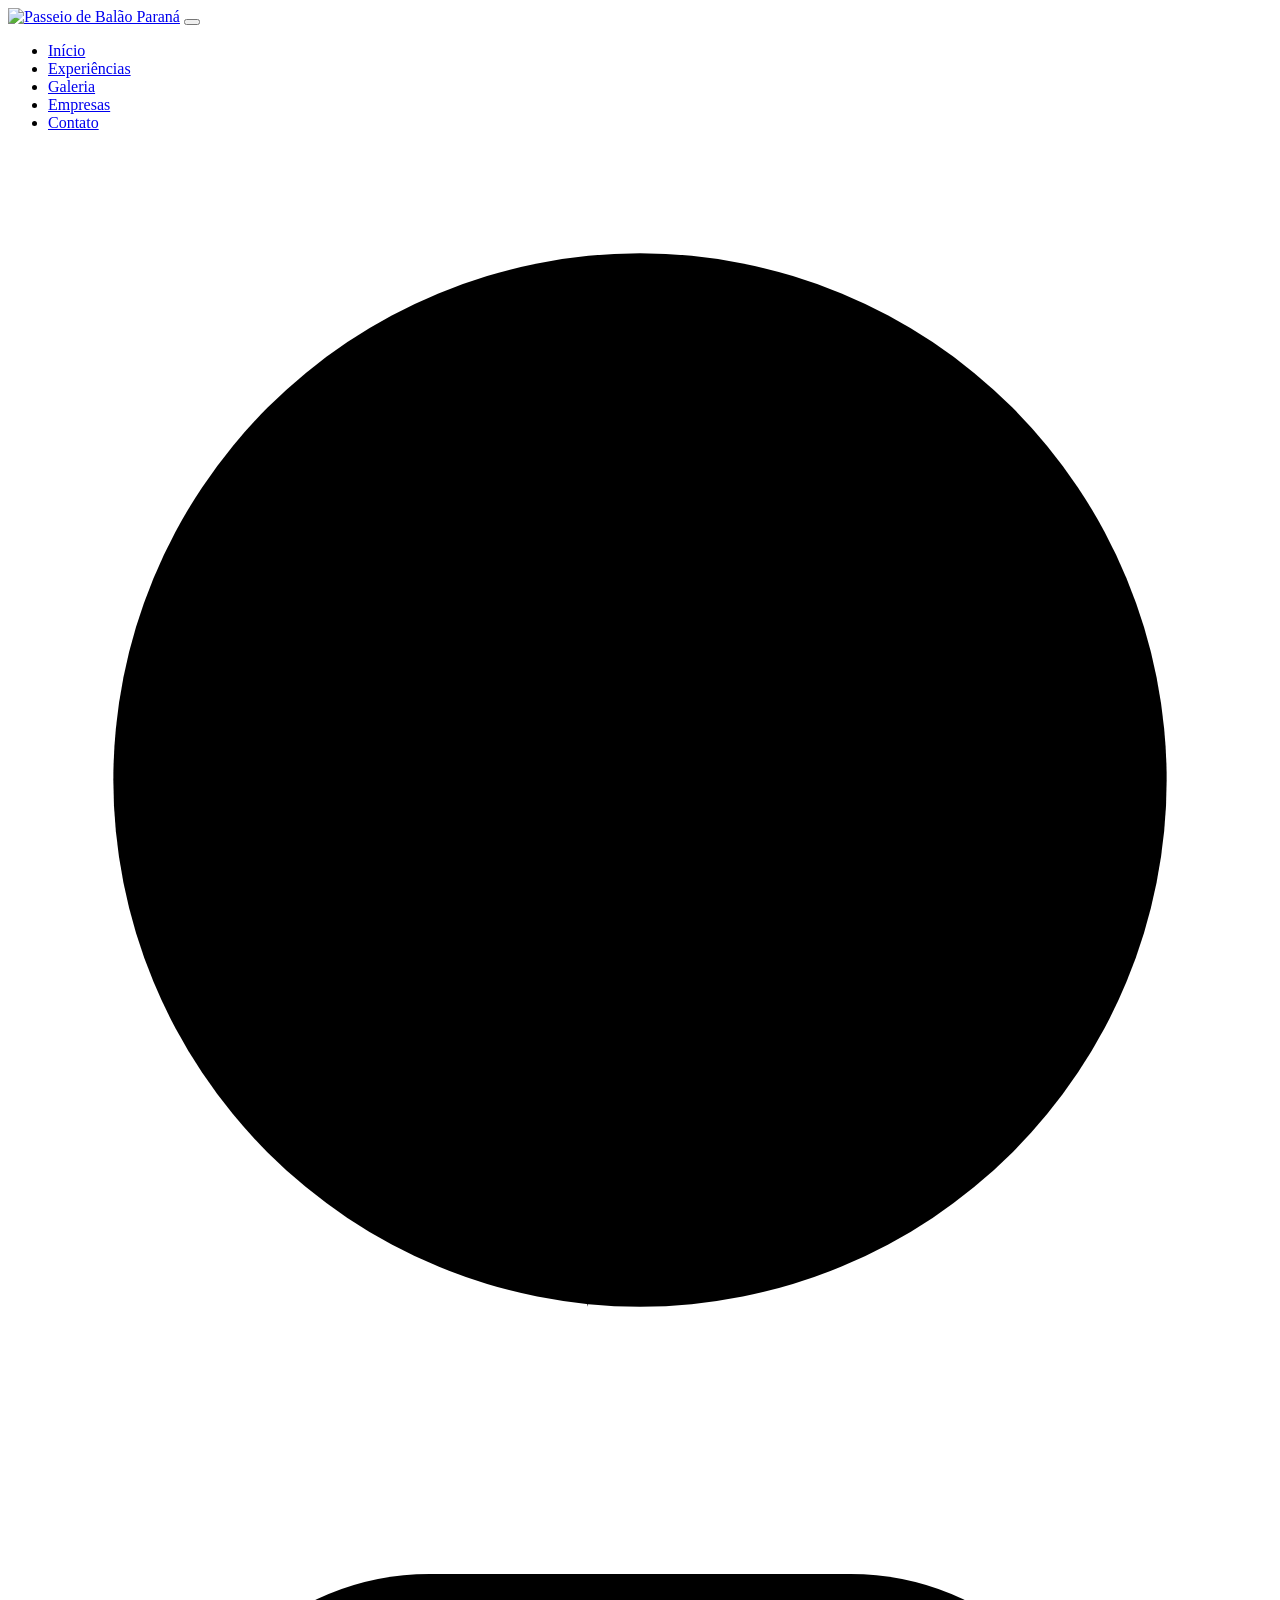
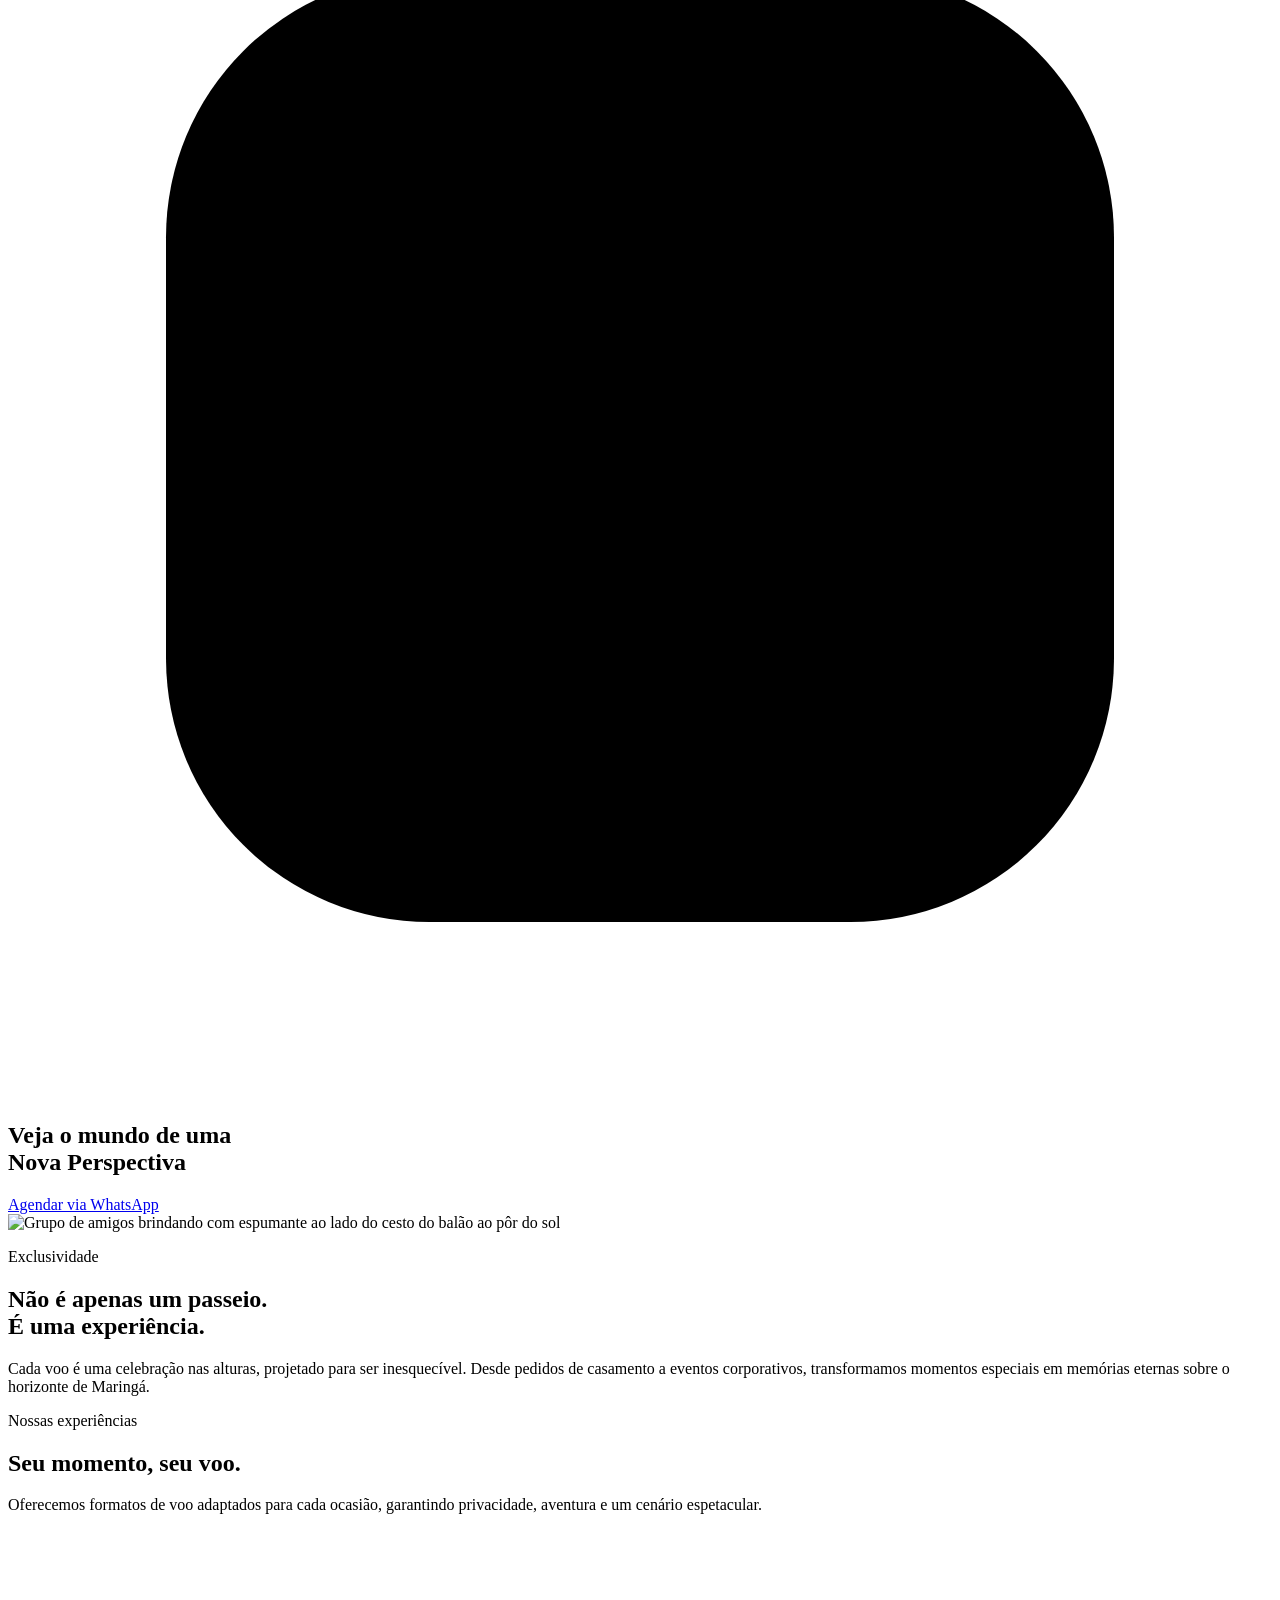
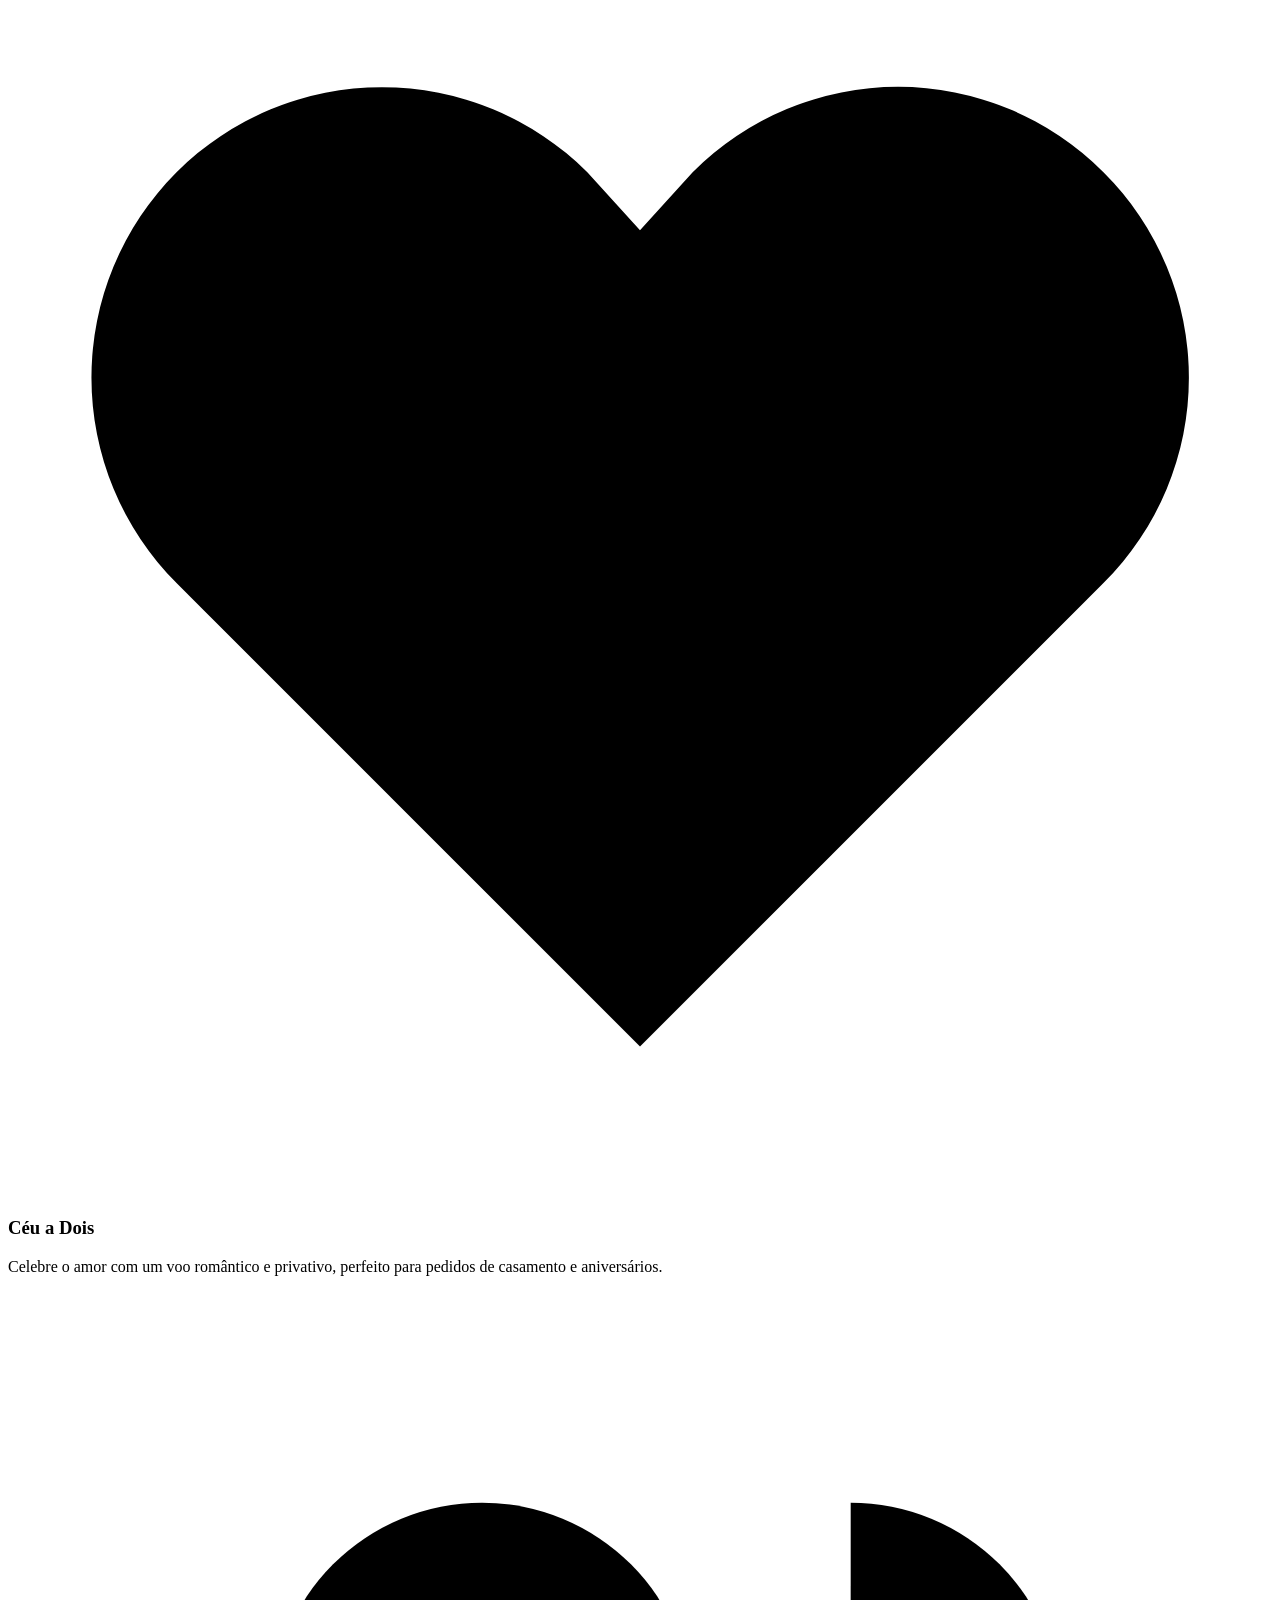
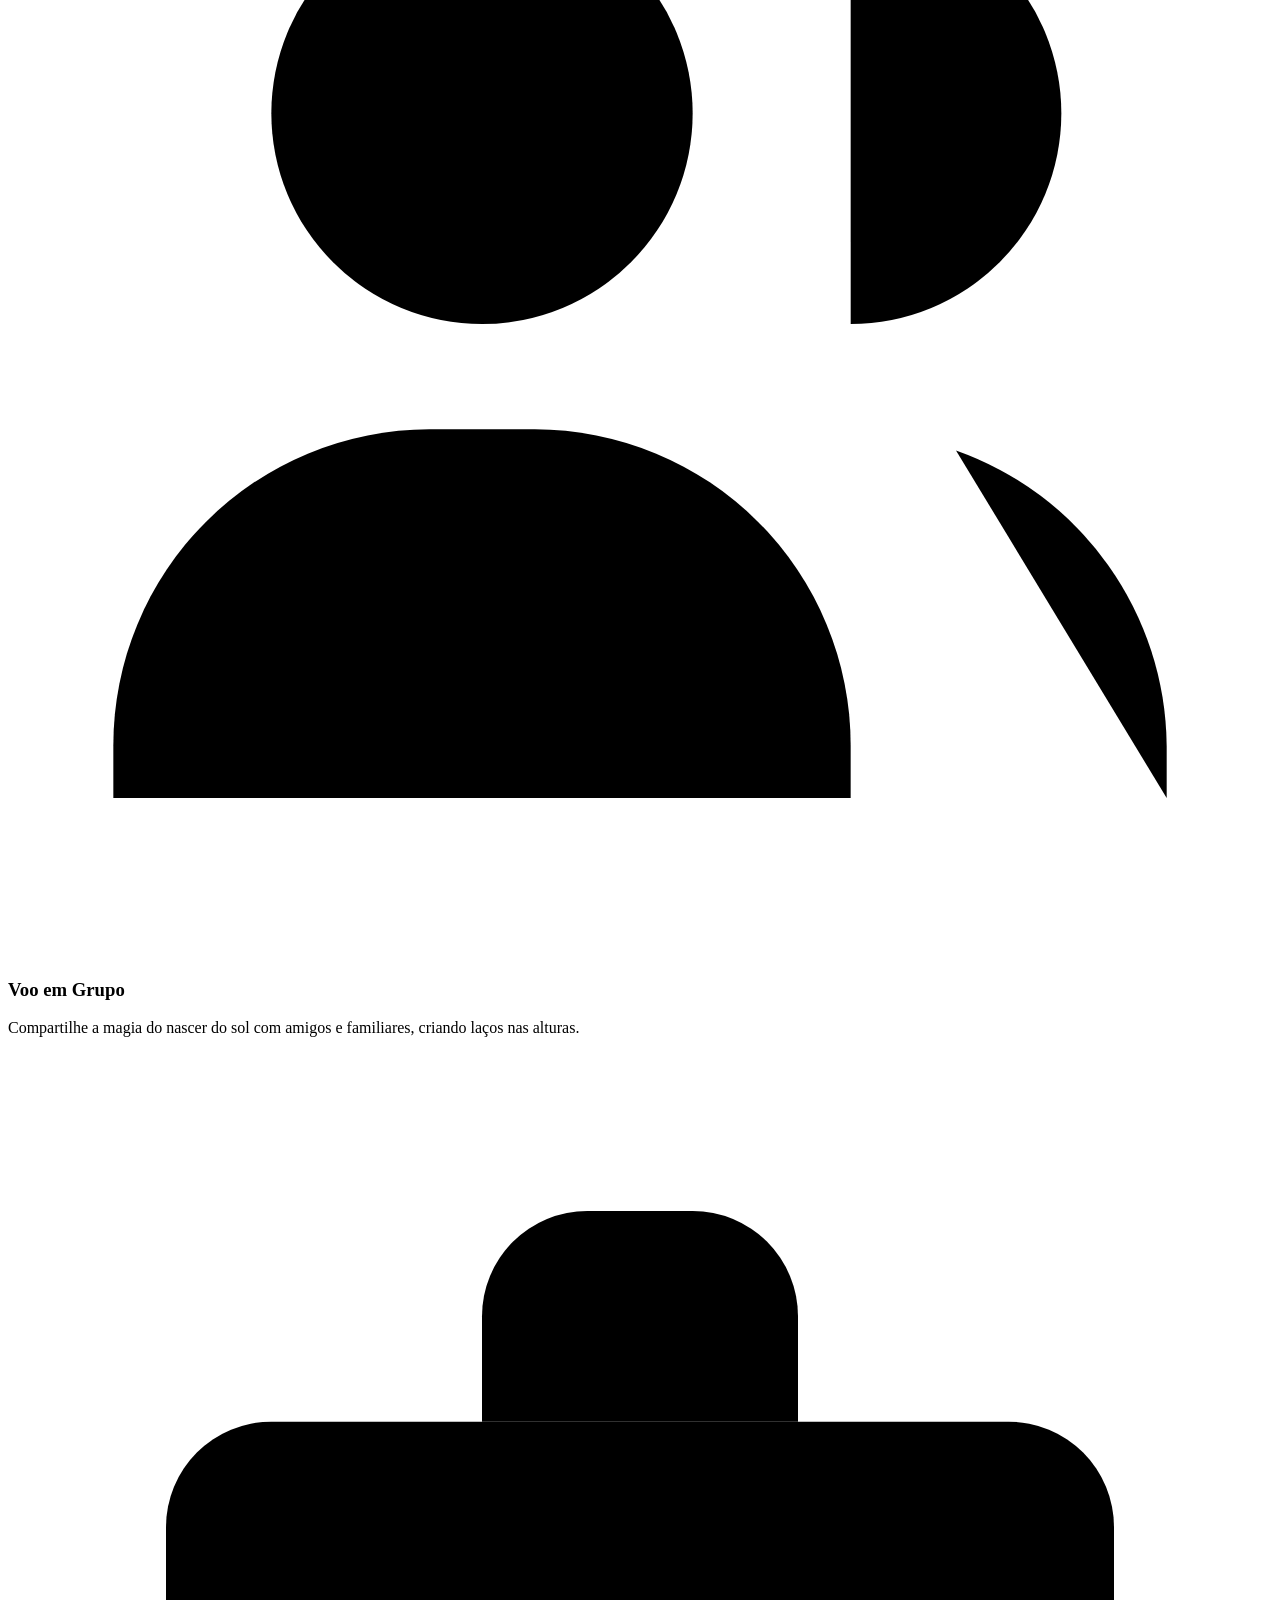
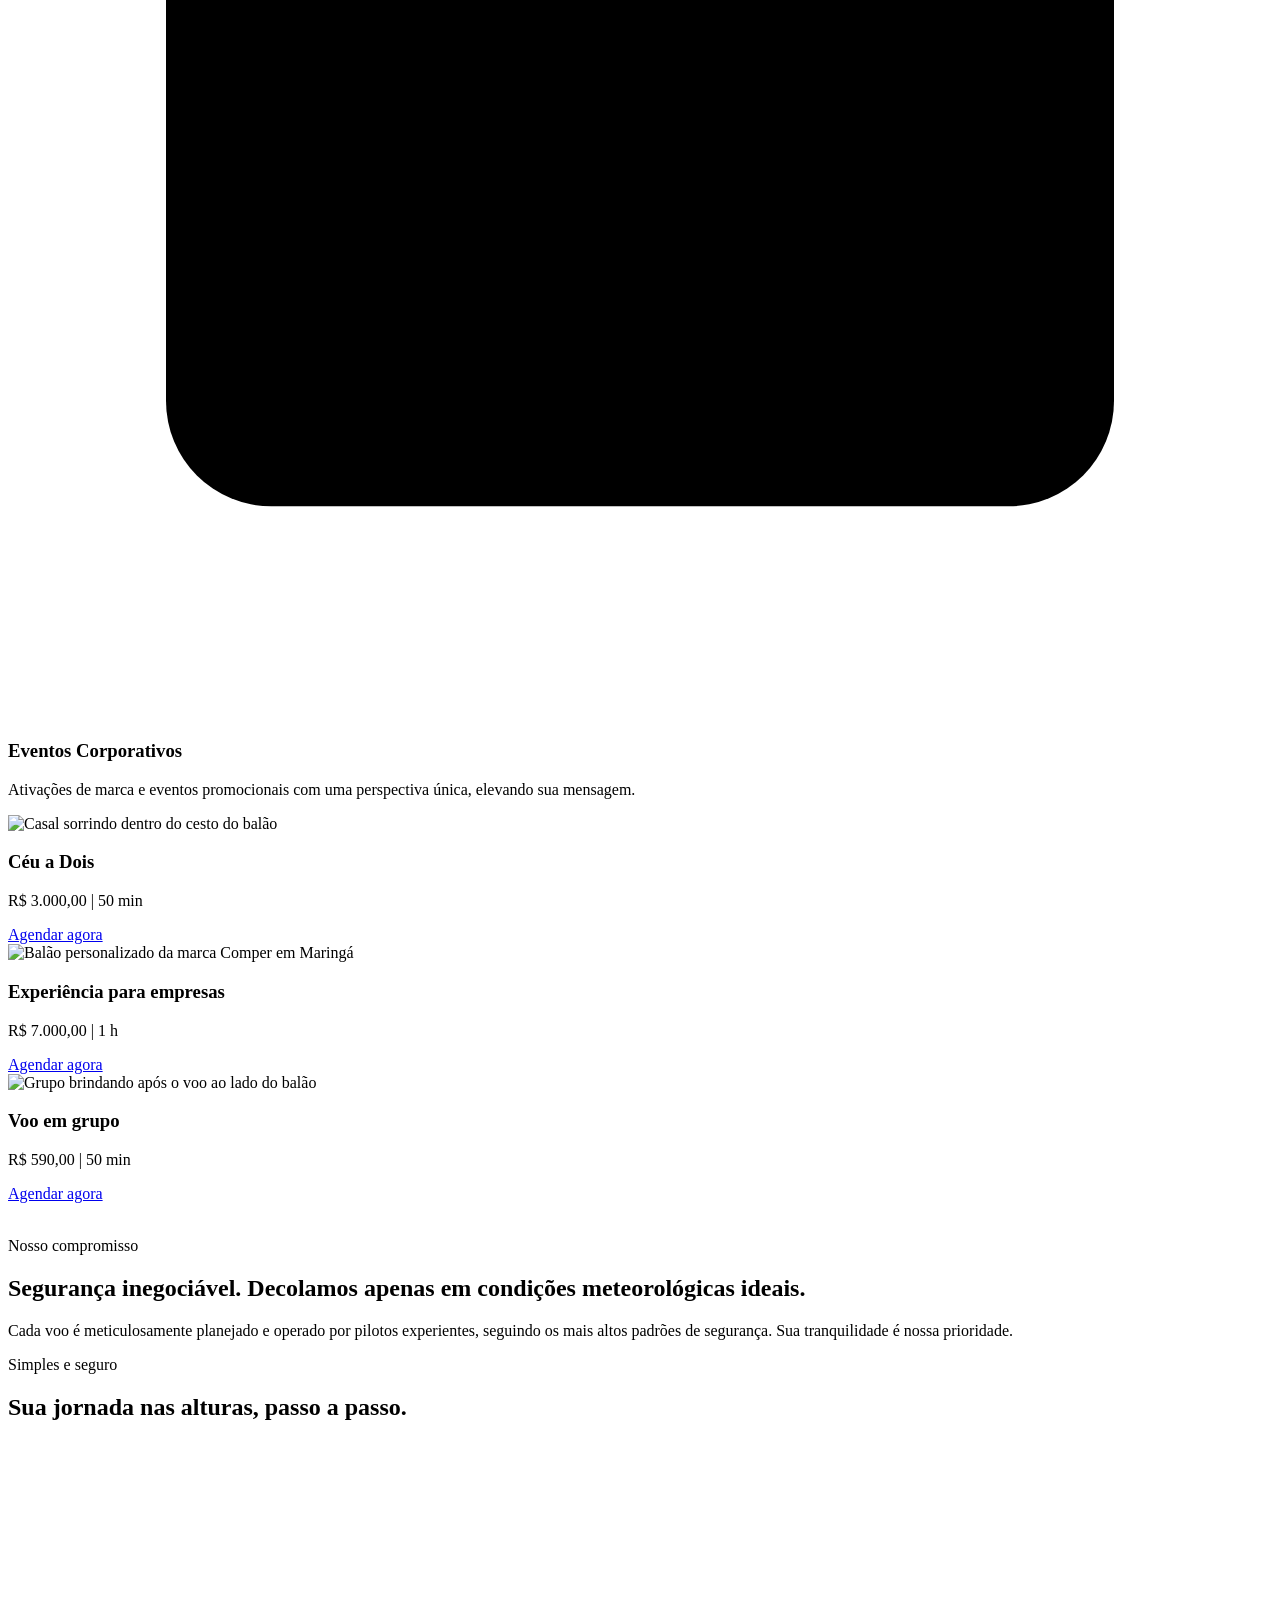
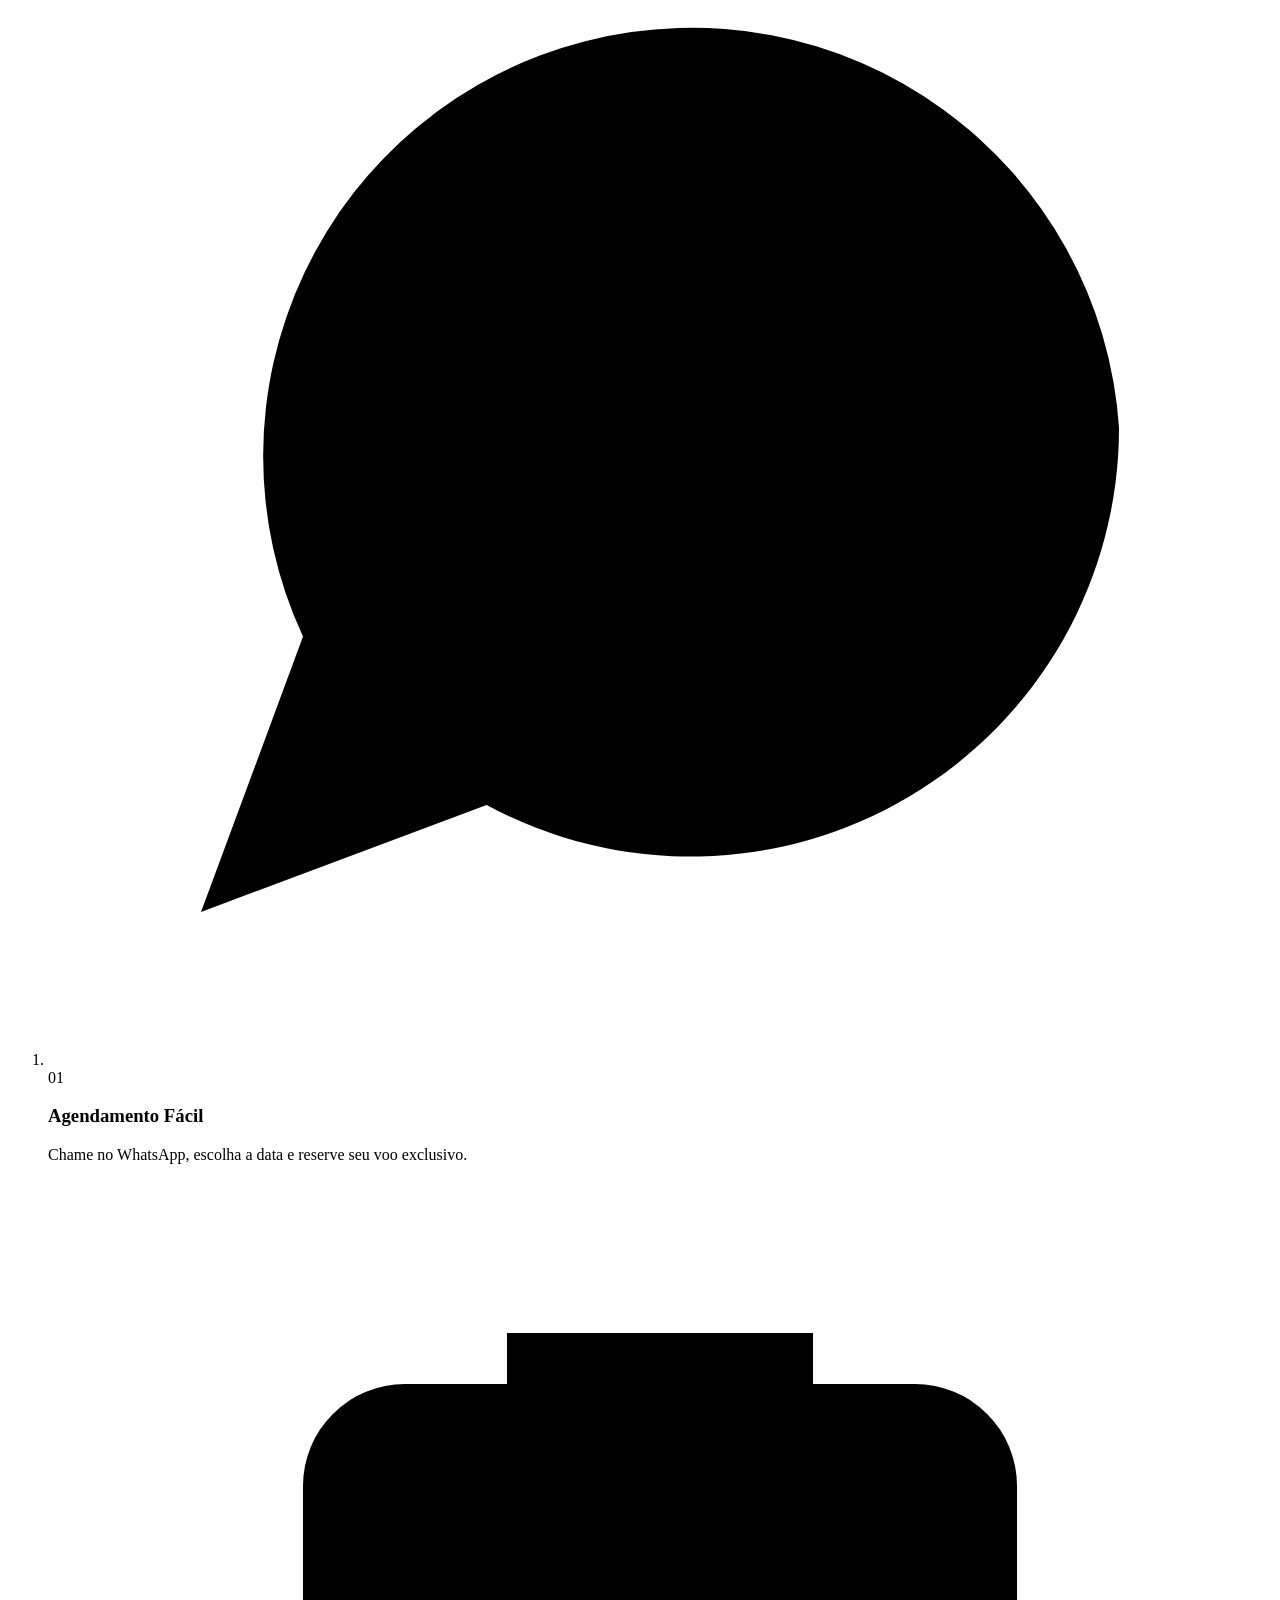
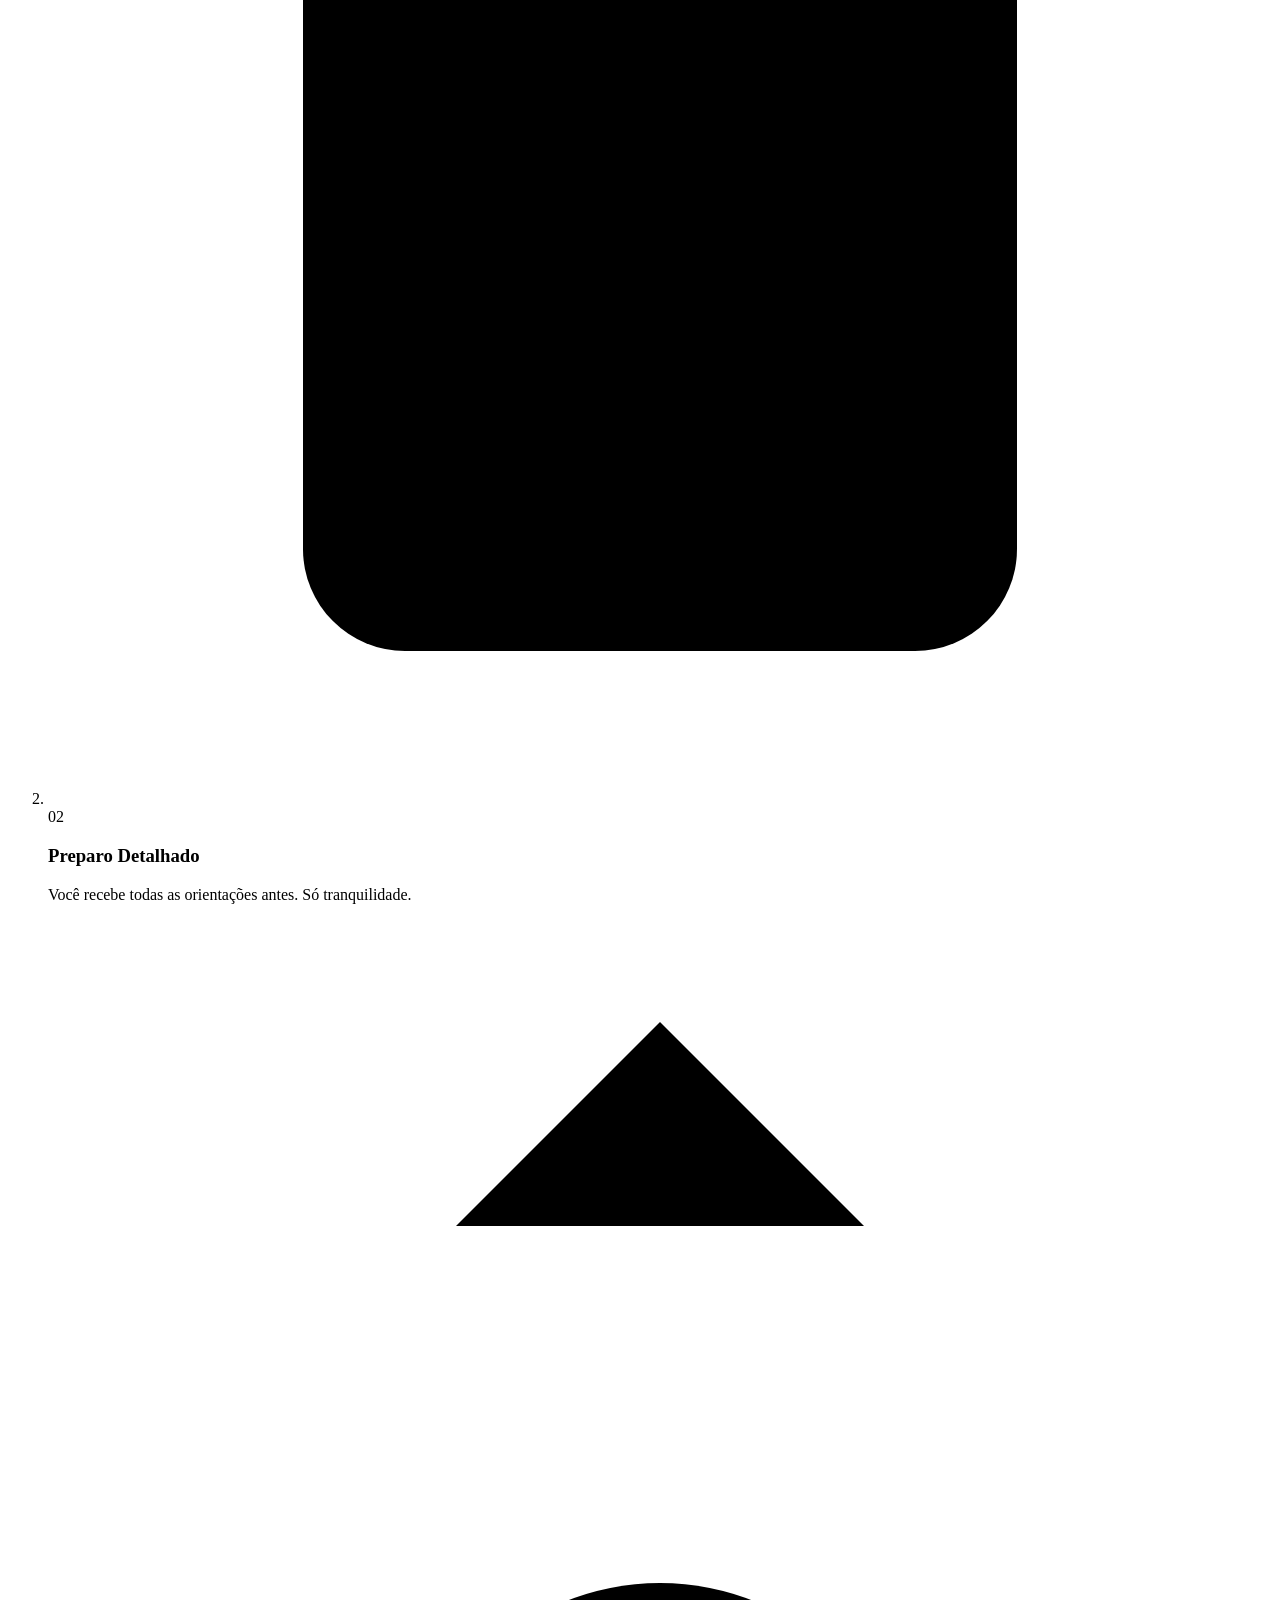
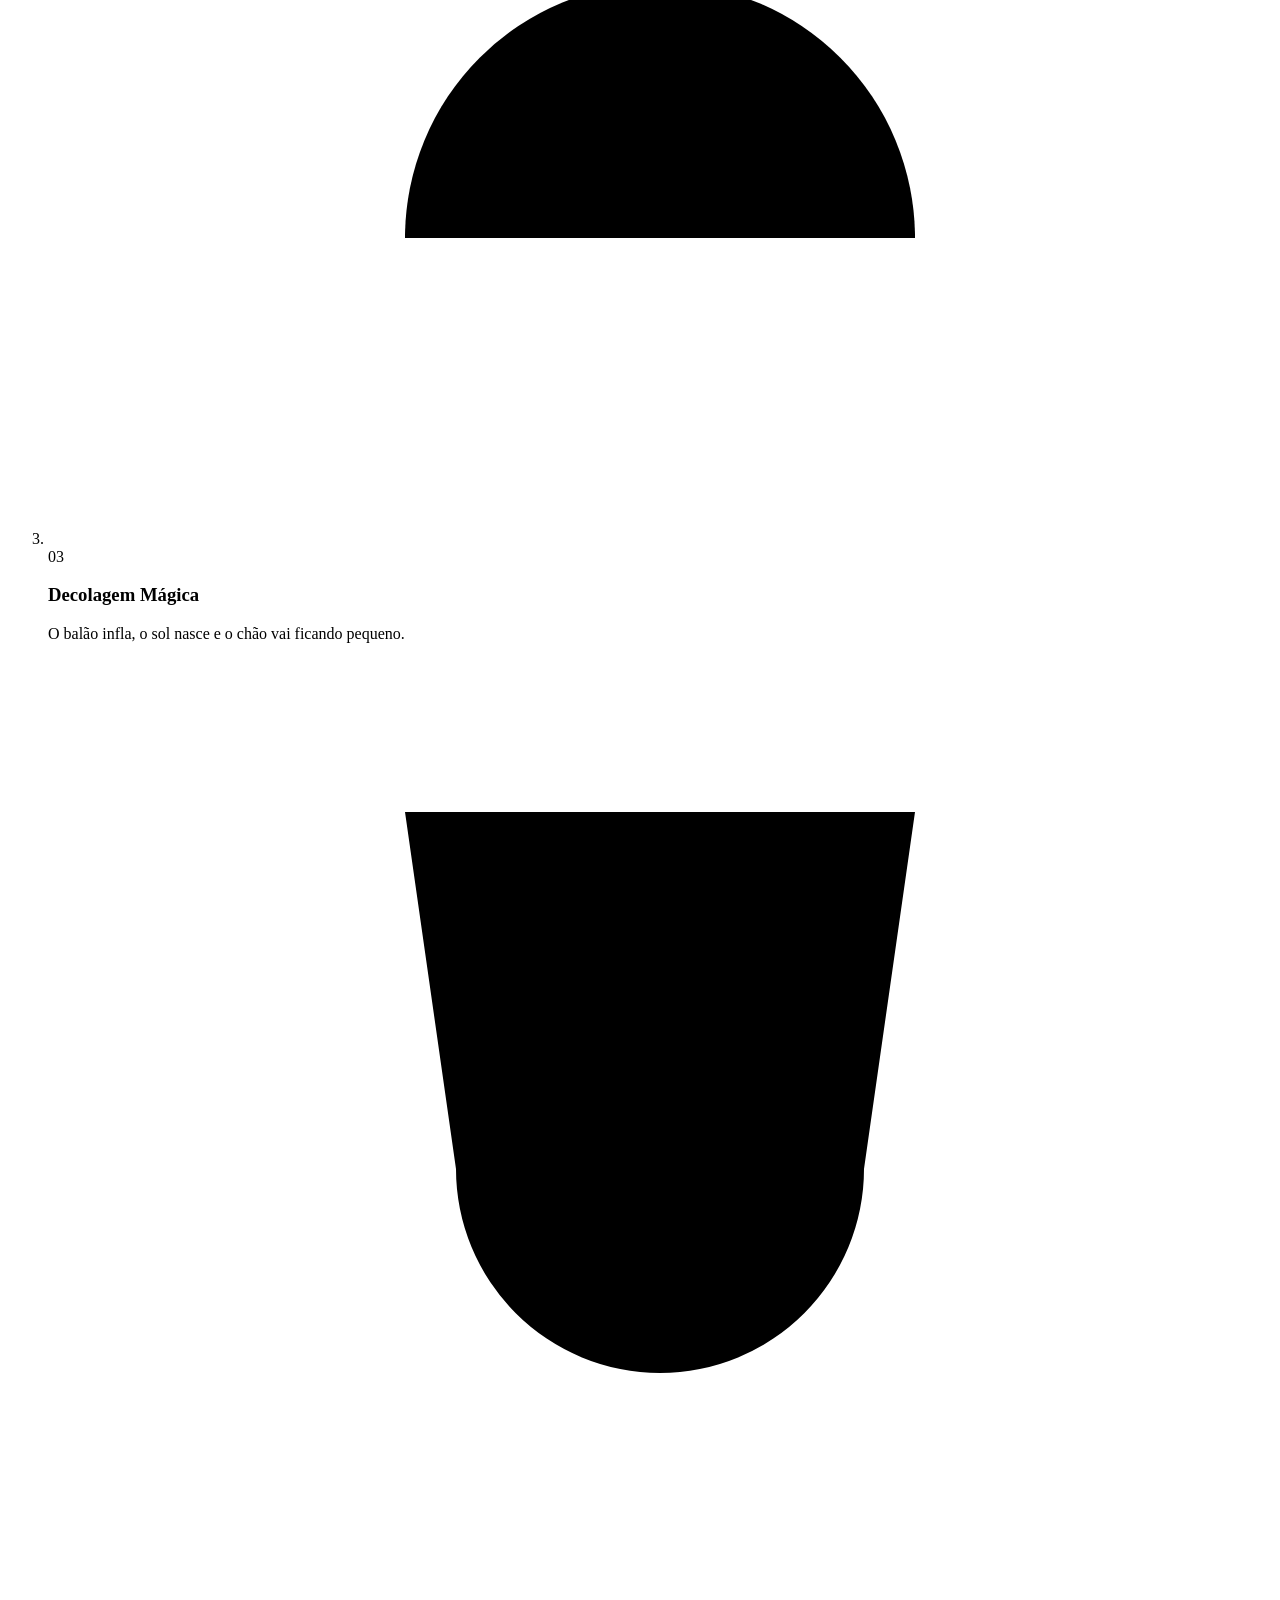
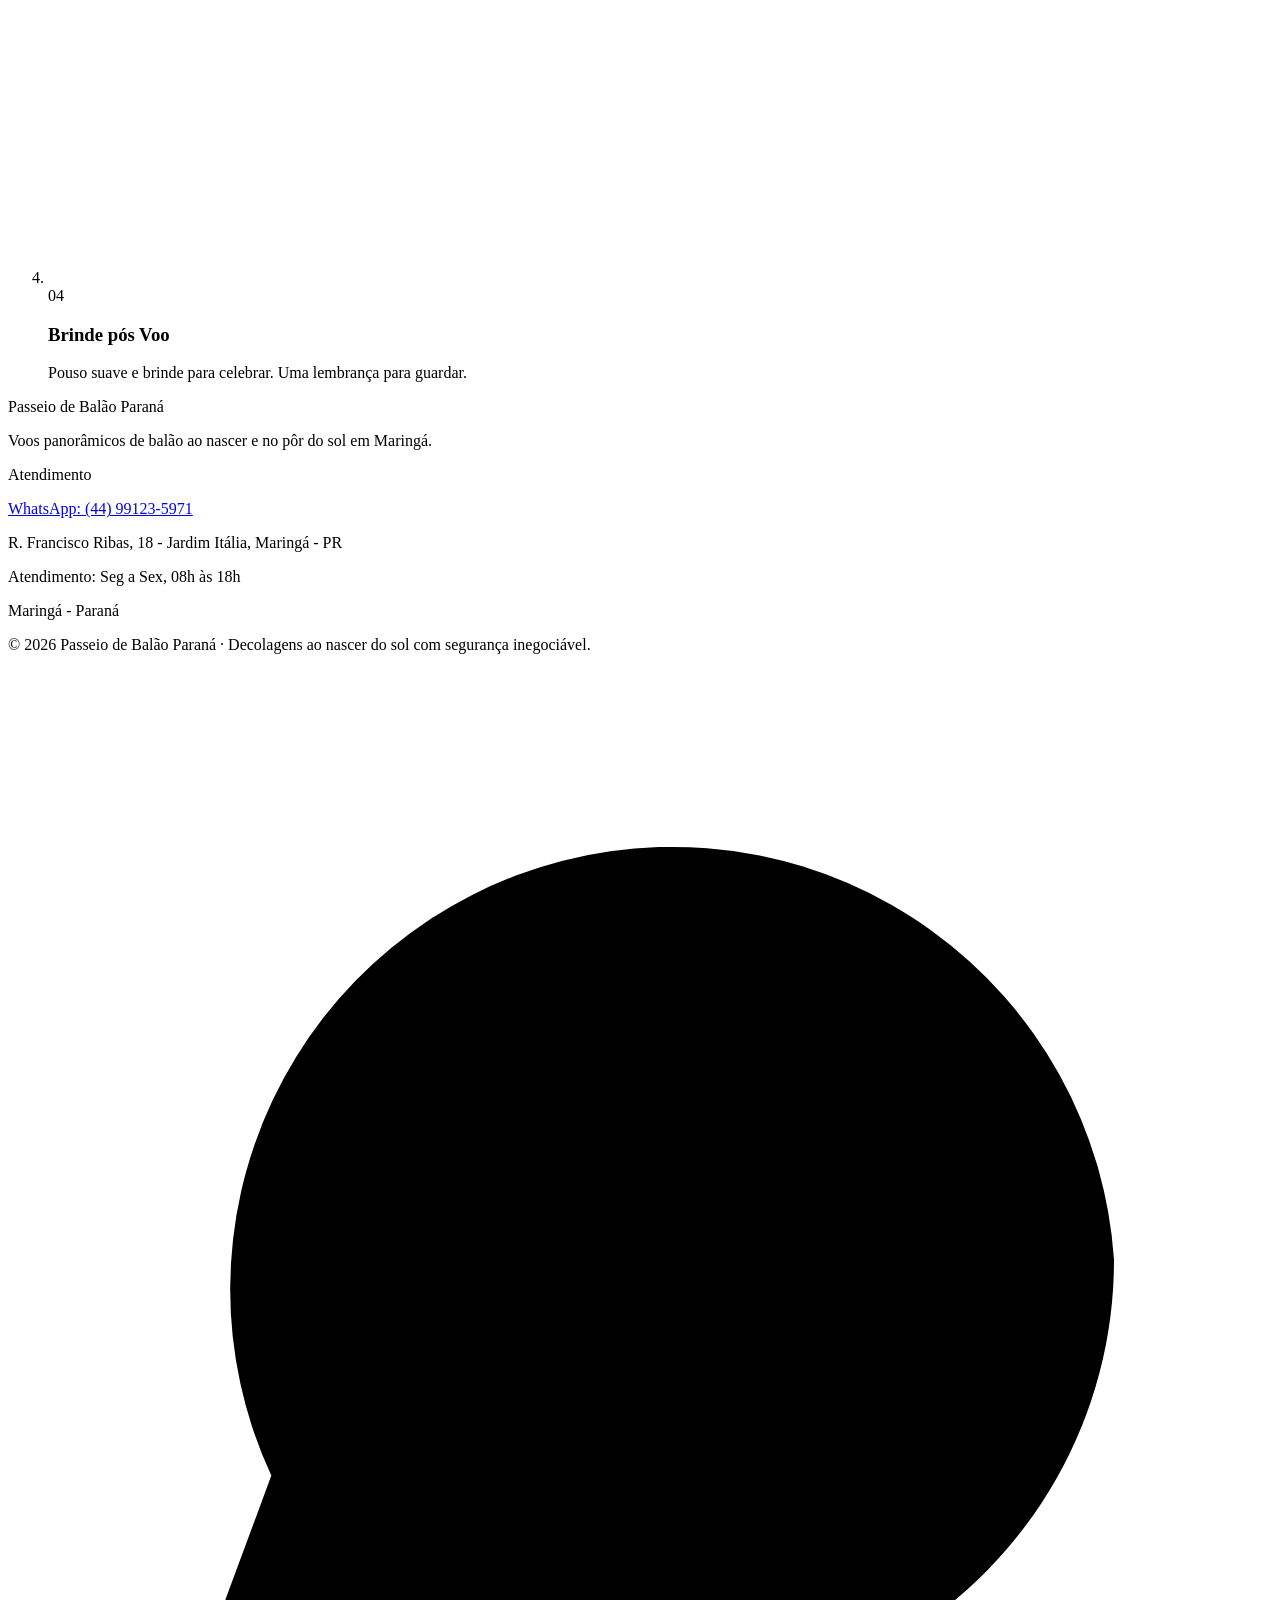
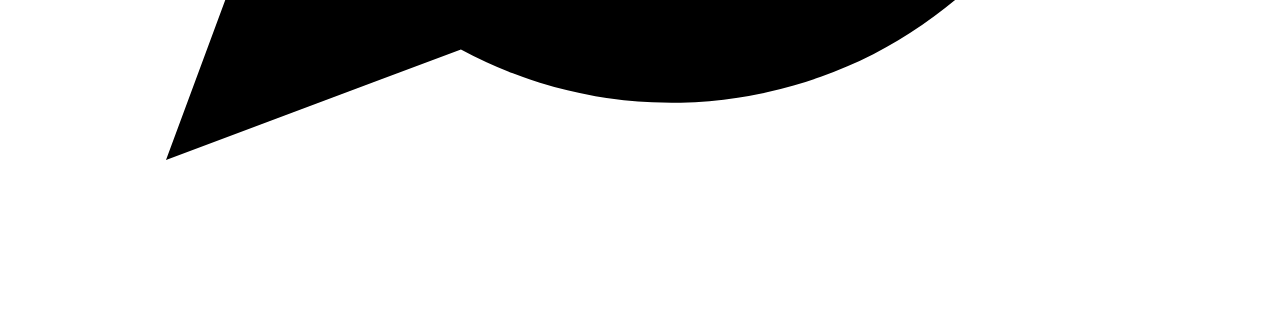
==== index.html @ eadce4bd "Add files via upload" ====
<!doctype html>
<html lang="pt-BR">
<head>
<meta charset="utf-8">
<meta name="viewport" content="width=device-width, initial-scale=1">
<title>Passeio de Balão Paraná | Voos de balão em Maringá</title>
<meta name="description" content="Voos panorâmicos de balão ao nascer e ao pôr do sol em Maringá-PR. Céu a Dois, Voo em Grupo e experiências para empresas.">
<meta name="theme-color" content="#0f0f0f">
<meta property="og:title" content="Passeio de Balão Paraná | Voos de balão em Maringá">
<meta property="og:description" content="Voos panorâmicos de balão ao nascer e ao pôr do sol em Maringá-PR. Céu a Dois, Voo em Grupo e experiências para empresas.">
<meta property="og:image" content="assets/img/maringa-dourado.jpg">
<meta property="og:type" content="website">
<meta property="og:locale" content="pt_BR">
<link rel="icon" type="image/png" href="assets/img/favicon.png">
<link rel="apple-touch-icon" href="assets/img/apple-touch-icon.png">
<link rel="preconnect" href="https://fonts.googleapis.com">
<link rel="preconnect" href="https://fonts.gstatic.com" crossorigin>
<link rel="stylesheet" href="https://fonts.googleapis.com/css2?family=DM+Serif+Display:ital@0;1&family=DM+Sans:wght@400;500;600;700&display=swap">
<link rel="stylesheet" href="assets/css/style.css">
</head>
<body>
<header class="site-header is-overlay">
  <div class="container header-inner">
    <a class="logo" href="index.html"><img src="assets/img/logo-branco.png" alt="Passeio de Balão Paraná" width="600" height="412"></a>
    <button class="menu-toggle" type="button" aria-expanded="false" aria-controls="menu" aria-label="Abrir menu"><span></span><span></span><span></span></button>
    <nav class="main-nav" id="menu" aria-label="Menu principal">
      <ul><li><a href="index.html" aria-current="page">Início</a></li><li><a href="experiencias.html">Experiências</a></li><li><a href="galeria.html">Galeria</a></li><li><a href="empresas.html">Empresas</a></li><li><a href="contato.html">Contato</a></li></ul>
      <div class="social">
        <a href="https://www.facebook.com/passeiodebalaoparana/" target="_blank" rel="noopener" aria-label="Facebook"><svg viewBox="0 0 24 24" aria-hidden="true"><circle cx="12" cy="12" r="10"/><path d="M15 8h-1.5A2.5 2.5 0 0 0 11 10.5V22"/><path d="M8.5 13.5h6"/></svg></a>
        <a href="https://www.instagram.com/passeiodebalaoparana/" target="_blank" rel="noopener" aria-label="Instagram"><svg viewBox="0 0 24 24" aria-hidden="true"><rect x="3" y="3" width="18" height="18" rx="5"/><circle cx="12" cy="12" r="4"/><circle cx="17.5" cy="6.5" r="0.6"/></svg></a>
      </div>
    </nav>
  </div>
</header>
<main>

<section class="hero">
  <img class="bg" src="assets/img/maringa-dourado.jpg" alt="" style="object-position:center 60%">
  <div class="shade" style="background:rgba(20,10,4,.42)"></div>
  <div class="container hero-content center">
    <h1><span class="accent-light">Veja o mundo de uma</span><br>Nova Perspectiva</h1>
    <a class="btn btn-pill" href="https://wa.me/5544991235971" target="_blank" rel="noopener">Agendar via WhatsApp</a>
  </div>
</section>

<section class="split">
  <img src="assets/img/brinde-grupo.jpg" alt="Grupo de amigos brindando com espumante ao lado do cesto do balão ao pôr do sol">
  <div class="split-text">
    <p class="eyebrow">Exclusividade</p>
    <h2>Não é apenas um passeio.<br>É uma <span class="accent">experiência</span>.</h2>
    <p>Cada voo é uma celebração nas alturas, projetado para ser inesquecível. Desde pedidos de casamento a eventos corporativos, transformamos momentos especiais em memórias eternas sobre o horizonte de Maringá.</p>
  </div>
</section>

<section class="section bg-dark2">
  <div class="container">
    <p class="eyebrow">Nossas experiências</p>
    <h2>Seu momento, seu voo.</h2>
    <p class="lead">Oferecemos formatos de voo adaptados para cada ocasião, garantindo privacidade, aventura e um cenário espetacular.</p>
    <div class="grid-3 cards">
      <article class="card"><span class="icon"><svg viewBox="0 0 24 24" aria-hidden="true"><path d="M20.8 4.6a5.5 5.5 0 0 0-7.8 0L12 5.7l-1-1.1a5.5 5.5 0 0 0-7.8 7.8L12 21.2l8.8-8.8a5.5 5.5 0 0 0 0-7.8z"/></svg></span><h3>Céu a Dois</h3><p>Celebre o amor com um voo romântico e privativo, perfeito para pedidos de casamento e aniversários.</p></article>
      <article class="card"><span class="icon"><svg viewBox="0 0 24 24" aria-hidden="true"><circle cx="9" cy="8" r="4"/><path d="M2 21v-1a6 6 0 0 1 6-6h2a6 6 0 0 1 6 6v1"/><path d="M16 4a4 4 0 0 1 0 8"/><path d="M22 21v-1a6 6 0 0 0-4-5.6"/></svg></span><h3>Voo em Grupo</h3><p>Compartilhe a magia do nascer do sol com amigos e familiares, criando laços nas alturas.</p></article>
      <article class="card"><span class="icon"><svg viewBox="0 0 24 24" aria-hidden="true"><rect x="3" y="7" width="18" height="13" rx="2"/><path d="M9 7V5a2 2 0 0 1 2-2h2a2 2 0 0 1 2 2v2"/><path d="M3 13h18"/></svg></span><h3>Eventos Corporativos</h3><p>Ativações de marca e eventos promocionais com uma perspectiva única, elevando sua mensagem.</p></article>
    </div>
  </div>
</section>

<section class="section bg-cream">
  <div class="container grid-3 packs"><article class="pack">
        <img src="assets/img/casal-no-cesto.jpg" alt="Casal sorrindo dentro do cesto do balão" loading="lazy" style="object-position:center 30%">
        <h3>Céu a Dois</h3>
        <p class="pack-meta">R$ 3.000,00 <span aria-hidden="true">|</span> 50 min</p>
        <a class="btn btn-sm" href="https://wa.me/5544991235971?text=Ol%C3%A1%21%20Tenho%20interesse%20no%20voo%20C%C3%A9u%20a%20Dois%20%F0%9F%92%9B%20Quero%20viver%20esse%20momento%20especial%20nas%20alturas.%20Poderiam%20me%20passar%20as%20datas%20dispon%C3%ADveis%20e%20como%20funciona%20a%20reserva%3F" target="_blank" rel="noopener">Agendar agora</a>
      </article><article class="pack">
        <img src="assets/img/balao-comper.jpg" alt="Balão personalizado da marca Comper em Maringá" loading="lazy" style="object-position:center 40%">
        <h3>Experiência para empresas</h3>
        <p class="pack-meta">R$ 7.000,00 <span aria-hidden="true">|</span> 1 h</p>
        <a class="btn btn-sm" href="https://wa.me/5544991235971?text=Ol%C3%A1%21%20Gostaria%20de%20conhecer%20melhor%20a%20Experi%C3%AAncia%20para%20Empresas.%20Tenho%20interesse%20em%20levar%20minha%20equipe%20ou%20meus%20clientes%20para%20voar.%20Poderiam%20me%20enviar%20os%20detalhes%20e%20as%20datas%20dispon%C3%ADveis%3F" target="_blank" rel="noopener">Agendar agora</a>
      </article><article class="pack">
        <img src="assets/img/brinde-balao-vermelho.jpg" alt="Grupo brindando após o voo ao lado do balão" loading="lazy" style="object-position:center">
        <h3>Voo em grupo</h3>
        <p class="pack-meta">R$ 590,00 <span aria-hidden="true">|</span> 50 min</p>
        <a class="btn btn-sm" href="https://wa.me/5544991235971?text=Ol%C3%A1%21%20Tenho%20interesse%20no%20Voo%20em%20Grupo%20para%20voar%20com%20meus%20amigos%20e%20familiares.%20Poderiam%20me%20informar%20as%20pr%C3%B3ximas%20datas%20dispon%C3%ADveis%20e%20como%20funciona%20a%20reserva%3F" target="_blank" rel="noopener">Agendar agora</a>
      </article></div>
</section>

<section class="section commitment">
  <img class="bg" src="assets/img/maringa-dourado.jpg" alt="" loading="lazy">
  <div class="shade" style="background:rgba(226,164,64,.62)"></div>
  <div class="container narrow center">
    <p class="eyebrow dark">Nosso compromisso</p>
    <h2>Segurança inegociável. Decolamos apenas em condições meteorológicas ideais.</h2>
    <p>Cada voo é meticulosamente planejado e operado por pilotos experientes, seguindo os mais altos padrões de segurança. Sua tranquilidade é nossa prioridade.</p>
  </div>
</section>

<section class="section steps">
  <div class="container">
    <p class="eyebrow light">Simples e seguro</p>
    <h2>Sua jornada nas alturas, passo a passo.</h2>
    <ol class="grid-4 step-list">
      <li><span class="step-icon"><svg viewBox="0 0 24 24" aria-hidden="true"><path d="M21 11.5a8.4 8.4 0 0 1-12.4 7.4L3 21l2-5.4A8.4 8.4 0 1 1 21 11.5z"/><path d="M9 9.5c.5 2 2.5 4 4.5 4.5l1-1 2 1-.5 1.5c-3 .5-7.5-4-7-7l1.5-.5 1 2z"/></svg></span><span class="step-num">01</span><h3>Agendamento Fácil</h3><p>Chame no WhatsApp, escolha a data e reserve seu voo exclusivo.</p></li>
      <li><span class="step-icon"><svg viewBox="0 0 24 24" aria-hidden="true"><rect x="5" y="4" width="14" height="17" rx="2"/><path d="M9 4V3h6v1"/><path d="M9 11l1.5 1.5L13 10"/><path d="M9 16h6"/></svg></span><span class="step-num">02</span><h3>Preparo Detalhado</h3><p>Você recebe todas as orientações antes. Só tranquilidade.</p></li>
      <li><span class="step-icon"><svg viewBox="0 0 24 24" aria-hidden="true"><path d="M17 18a5 5 0 0 0-10 0"/><path d="M12 2v7"/><path d="M4.2 10.2l1.4 1.4"/><path d="M1 18h2"/><path d="M21 18h2"/><path d="M18.4 11.6l1.4-1.4"/><path d="M23 22H1"/><path d="M8 6l4-4 4 4"/></svg></span><span class="step-num">03</span><h3>Decolagem Mágica</h3><p>O balão infla, o sol nasce e o chão vai ficando pequeno.</p></li>
      <li><span class="step-icon"><svg viewBox="0 0 24 24" aria-hidden="true"><path d="M7 3h10l-1 7a4 4 0 0 1-8 0L7 3z"/><path d="M12 14v7"/><path d="M8 21h8"/></svg></span><span class="step-num">04</span><h3>Brinde pós Voo</h3><p>Pouso suave e brinde para celebrar. Uma lembrança para guardar.</p></li>
    </ol>
  </div>
</section>
</main>
<footer class="site-footer" id="contato-rodape">
  <div class="container footer-inner">
    <div class="footer-brand">
      <span class="rule"></span>
      <p class="footer-title">Passeio de Balão Paraná</p>
      <p>Voos panorâmicos de balão ao nascer e no pôr do sol em Maringá.</p>
    </div>
    <div class="footer-contact">
      <p class="label">Atendimento</p>
      <a href="https://wa.me/5544991235971" target="_blank" rel="noopener">WhatsApp: (44) 99123-5971</a>
      <p>R. Francisco Ribas, 18 - Jardim Itália, Maringá - PR</p>
      <p>Atendimento: Seg a Sex, 08h às 18h</p>
      <p class="label">Maringá - Paraná</p>
    </div>
  </div>
  <div class="container footer-bottom">© 2026 Passeio de Balão Paraná · Decolagens ao nascer do sol com segurança inegociável.</div>
</footer>
<a class="wa-float" href="https://wa.me/5544991235971" target="_blank" rel="noopener" aria-label="Falar no WhatsApp"><svg viewBox="0 0 24 24" aria-hidden="true"><path d="M21 11.5a8.4 8.4 0 0 1-12.4 7.4L3 21l2-5.4A8.4 8.4 0 1 1 21 11.5z"/><path d="M9 9.5c.5 2 2.5 4 4.5 4.5l1-1 2 1-.5 1.5c-3 .5-7.5-4-7-7l1.5-.5 1 2z"/></svg></a>
<script src="assets/js/main.js"></script>
</body>
</html>
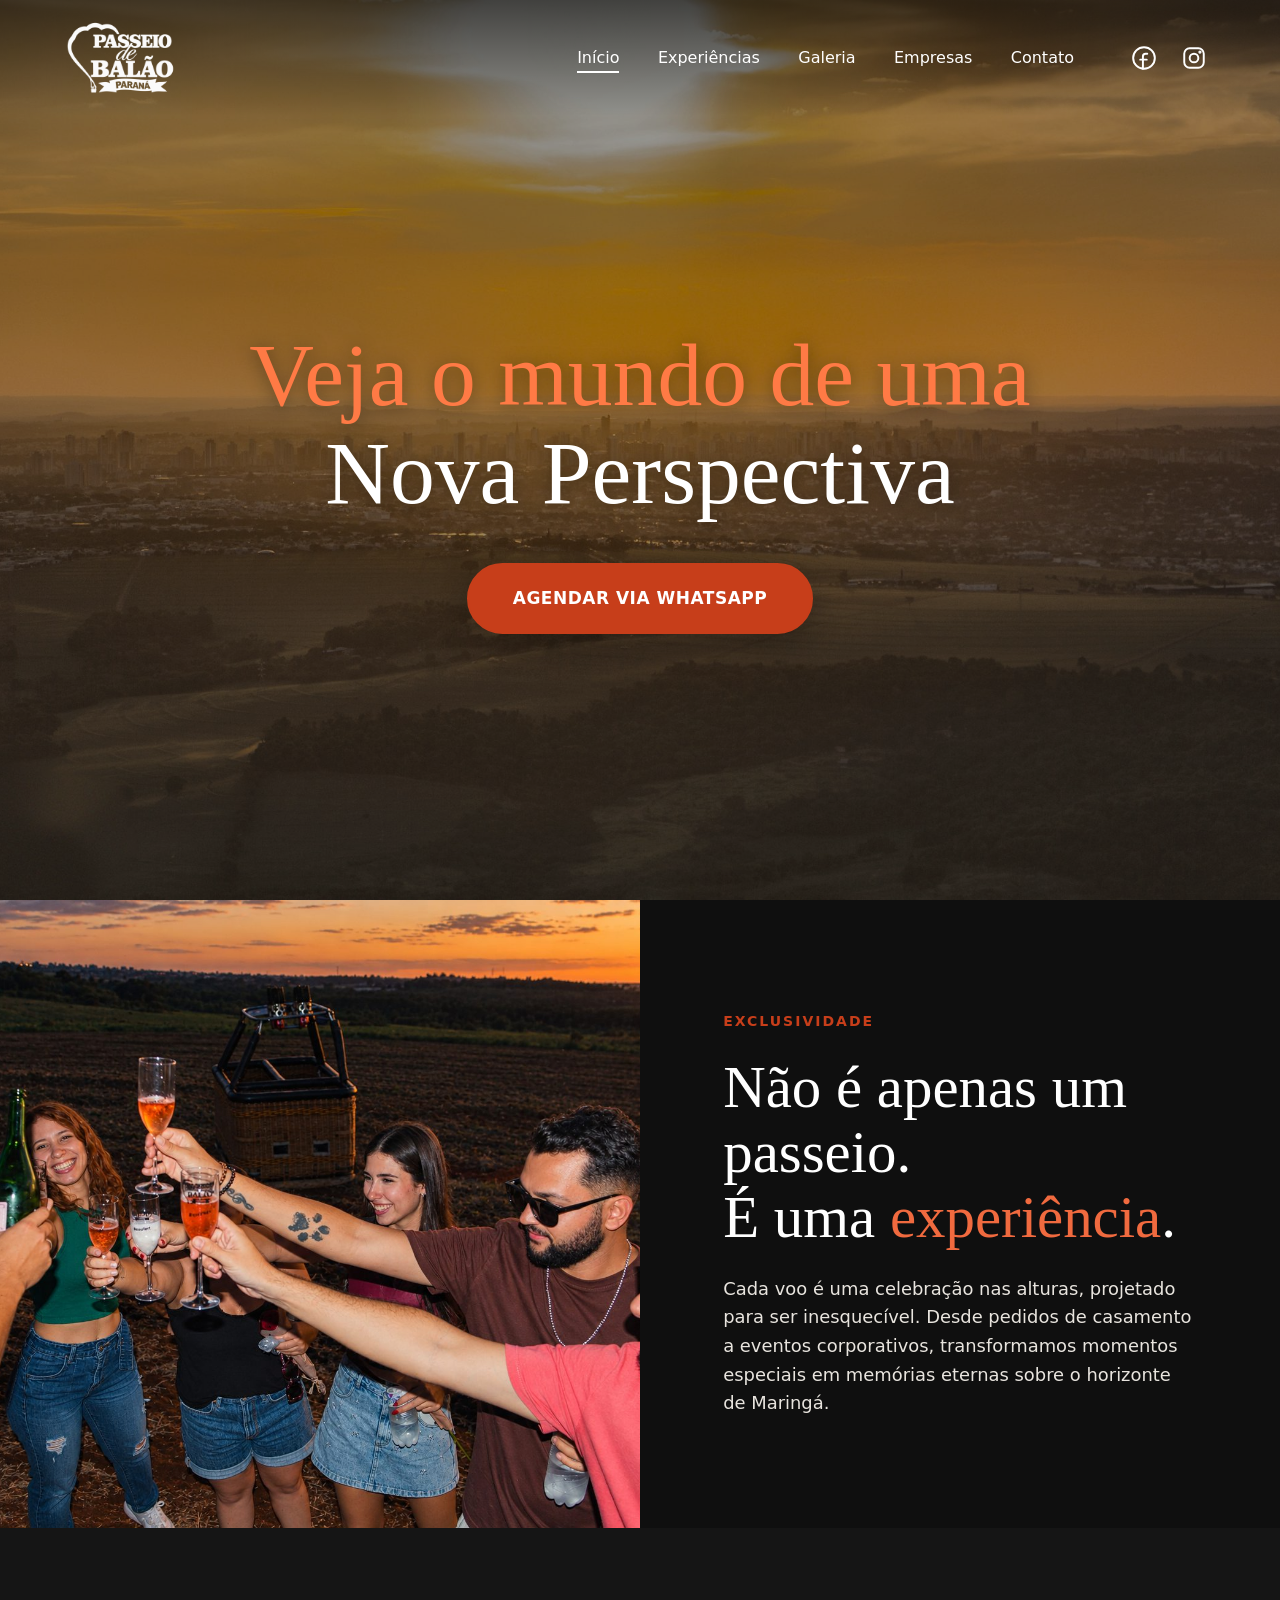
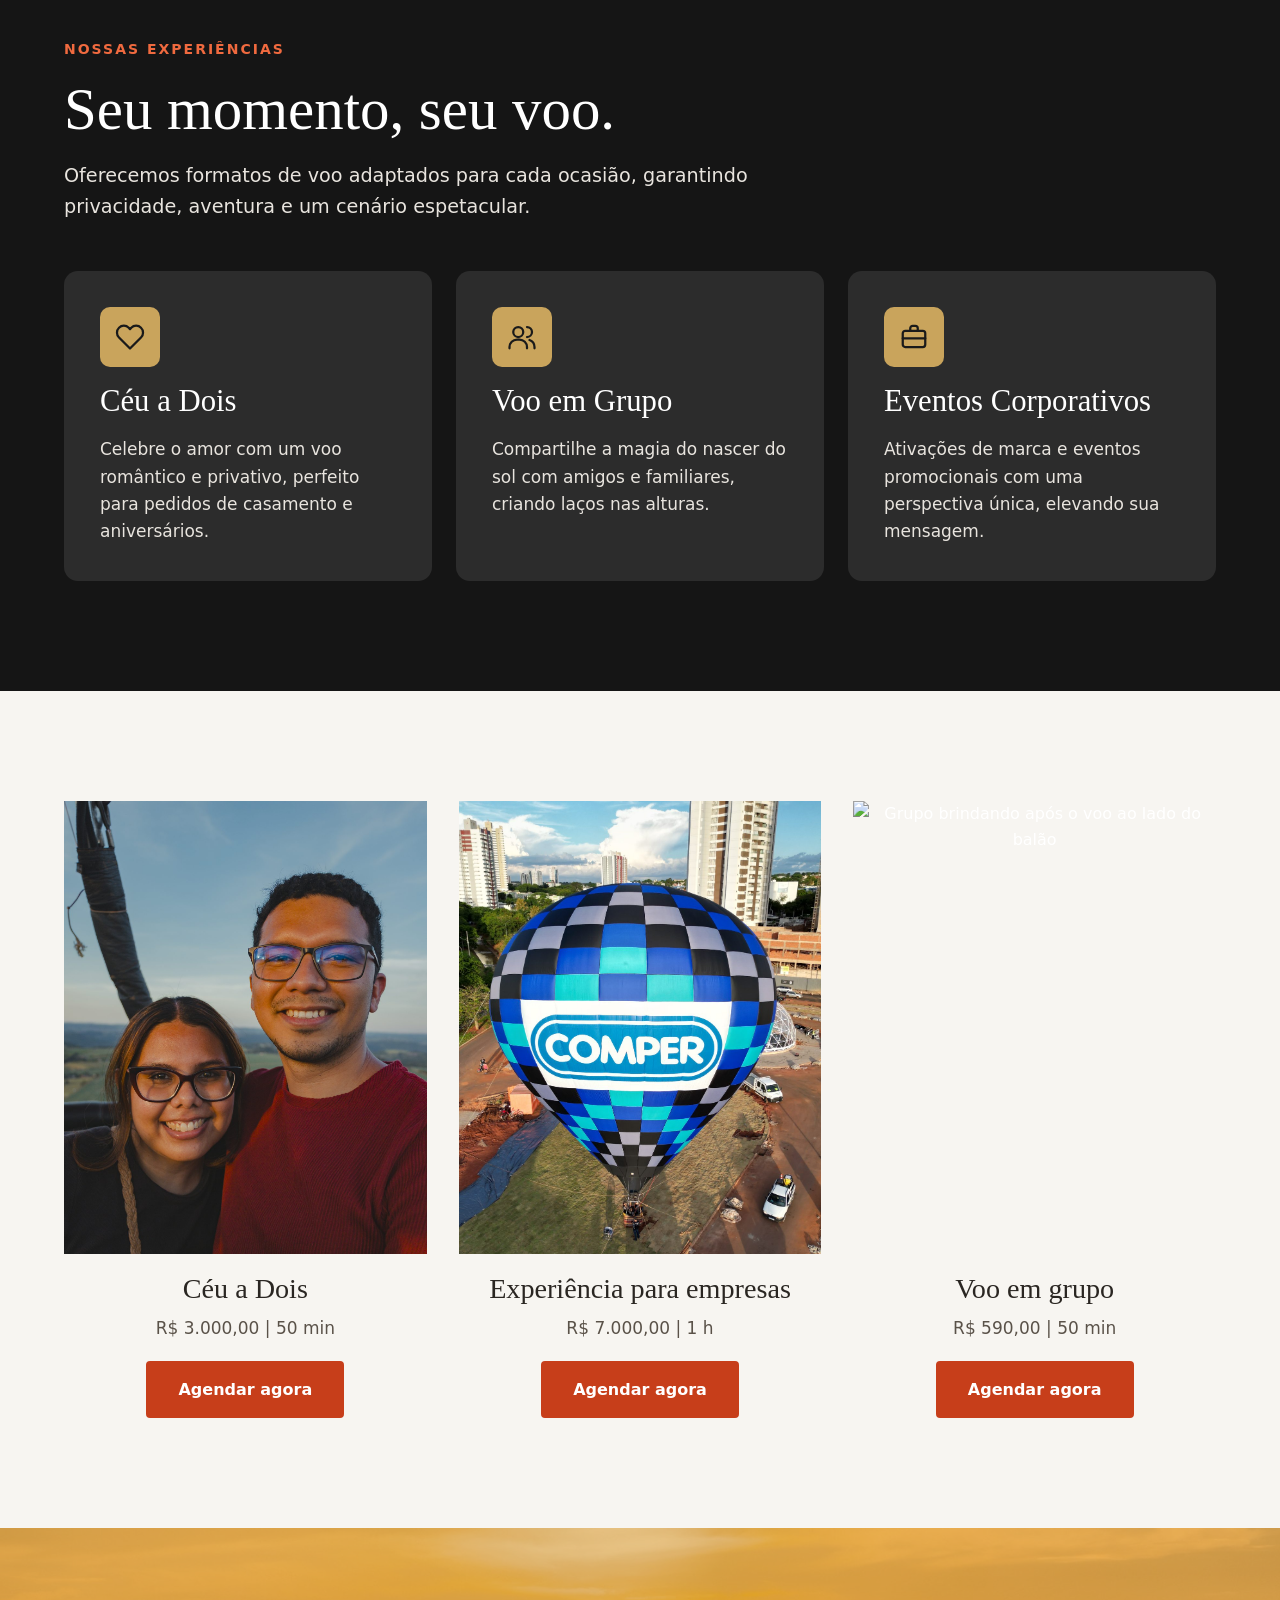
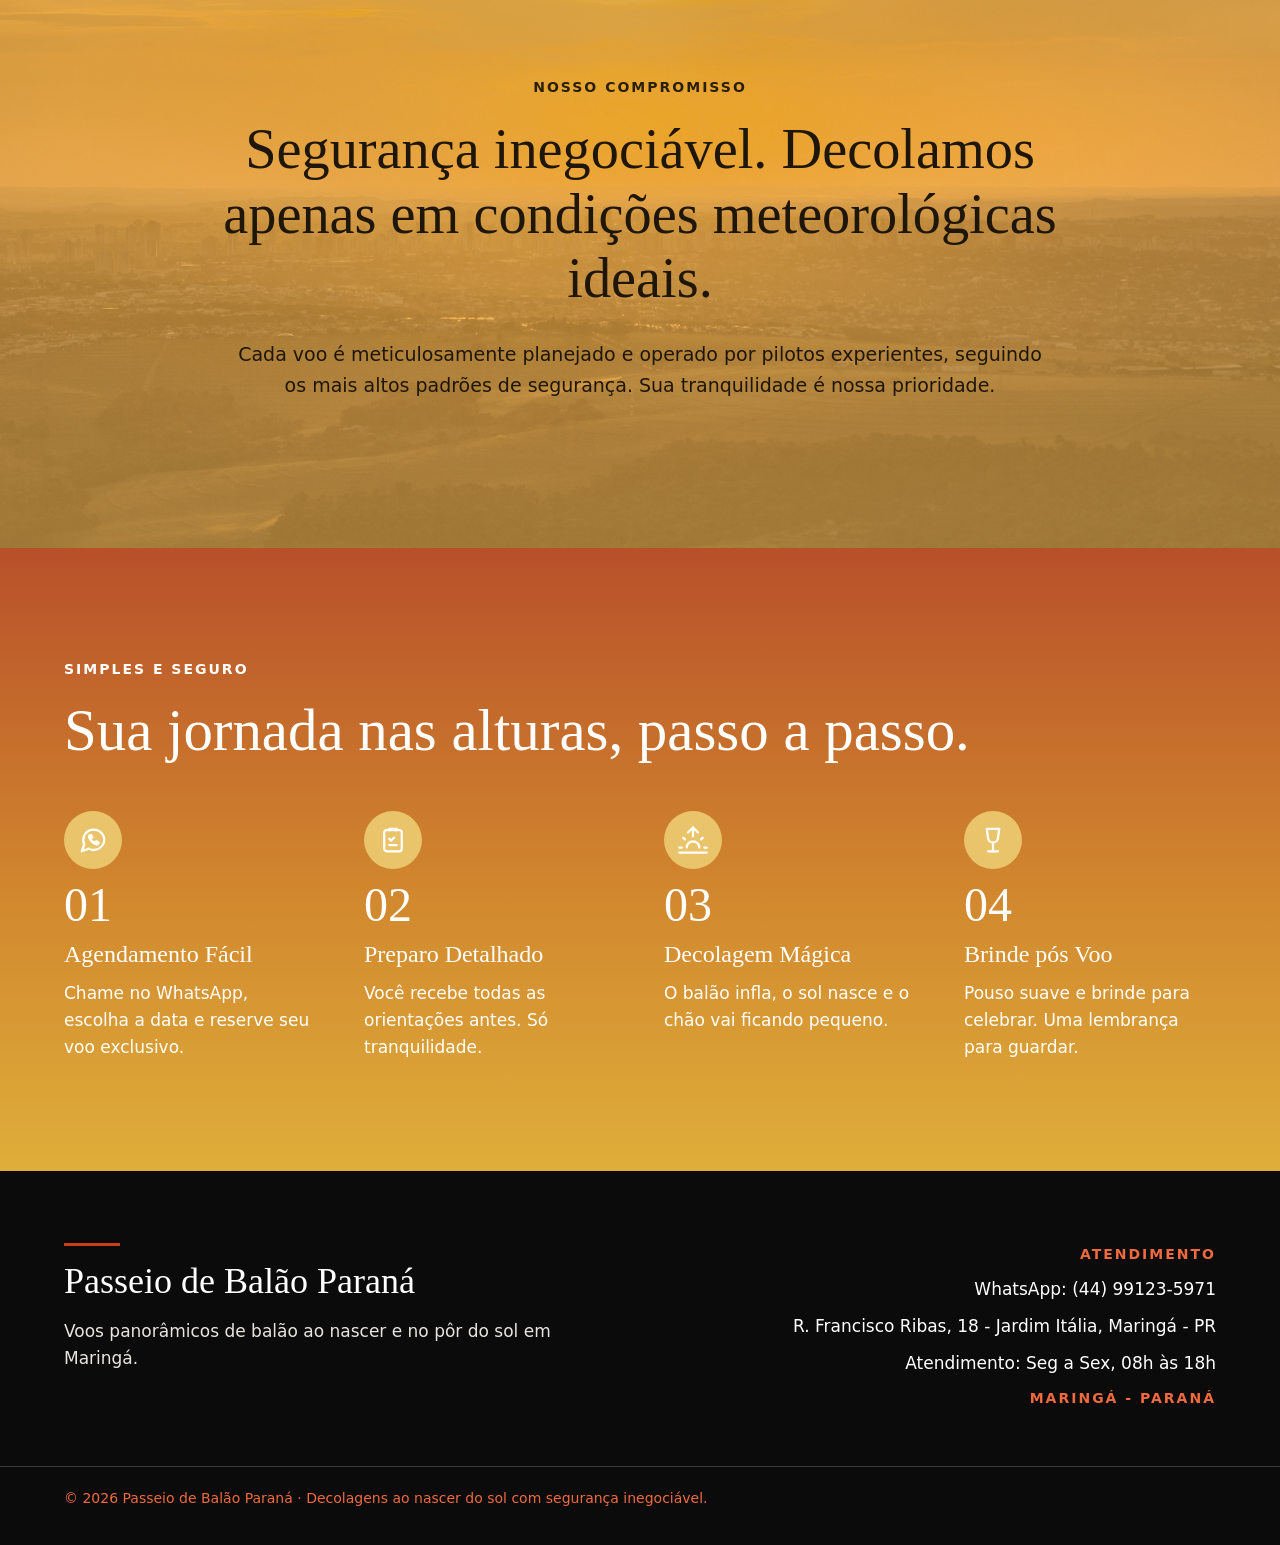
==== commit 89af3a6f: "Update index.html" ====
--- a/index.html
+++ b/index.html
@@ -8,20 +8,20 @@
 <meta name="theme-color" content="#0f0f0f">
 <meta property="og:title" content="Passeio de Balão Paraná | Voos de balão em Maringá">
 <meta property="og:description" content="Voos panorâmicos de balão ao nascer e ao pôr do sol em Maringá-PR. Céu a Dois, Voo em Grupo e experiências para empresas.">
-<meta property="og:image" content="assets/img/maringa-dourado.jpg">
+<meta property="og:image" content="maringa-dourado.jpg">
 <meta property="og:type" content="website">
 <meta property="og:locale" content="pt_BR">
-<link rel="icon" type="image/png" href="assets/img/favicon.png">
-<link rel="apple-touch-icon" href="assets/img/apple-touch-icon.png">
+<link rel="icon" type="image/png" href="favicon.png">
+<link rel="apple-touch-icon" href="apple-touch-icon.png">
 <link rel="preconnect" href="https://fonts.googleapis.com">
 <link rel="preconnect" href="https://fonts.gstatic.com" crossorigin>
 <link rel="stylesheet" href="https://fonts.googleapis.com/css2?family=DM+Serif+Display:ital@0;1&family=DM+Sans:wght@400;500;600;700&display=swap">
-<link rel="stylesheet" href="assets/css/style.css">
+<link rel="stylesheet" href="style.css">
 </head>
 <body>
 <header class="site-header is-overlay">
   <div class="container header-inner">
-    <a class="logo" href="index.html"><img src="assets/img/logo-branco.png" alt="Passeio de Balão Paraná" width="600" height="412"></a>
+    <a class="logo" href="index.html"><img src="logo-branco.png" alt="Passeio de Balão Paraná" width="600" height="412"></a>
     <button class="menu-toggle" type="button" aria-expanded="false" aria-controls="menu" aria-label="Abrir menu"><span></span><span></span><span></span></button>
     <nav class="main-nav" id="menu" aria-label="Menu principal">
       <ul><li><a href="index.html" aria-current="page">Início</a></li><li><a href="experiencias.html">Experiências</a></li><li><a href="galeria.html">Galeria</a></li><li><a href="empresas.html">Empresas</a></li><li><a href="contato.html">Contato</a></li></ul>
@@ -35,7 +35,7 @@
 <main>
 
 <section class="hero">
-  <img class="bg" src="assets/img/maringa-dourado.jpg" alt="" style="object-position:center 60%">
+  <img class="bg" src="maringa-dourado.jpg" alt="" style="object-position:center 60%">
   <div class="shade" style="background:rgba(20,10,4,.42)"></div>
   <div class="container hero-content center">
     <h1><span class="accent-light">Veja o mundo de uma</span><br>Nova Perspectiva</h1>
@@ -44,7 +44,7 @@
 </section>
 
 <section class="split">
-  <img src="assets/img/brinde-grupo.jpg" alt="Grupo de amigos brindando com espumante ao lado do cesto do balão ao pôr do sol">
+  <img src="brinde-grupo.jpg" alt="Grupo de amigos brindando com espumante ao lado do cesto do balão ao pôr do sol">
   <div class="split-text">
     <p class="eyebrow">Exclusividade</p>
     <h2>Não é apenas um passeio.<br>É uma <span class="accent">experiência</span>.</h2>
@@ -67,17 +67,17 @@
 
 <section class="section bg-cream">
   <div class="container grid-3 packs"><article class="pack">
-        <img src="assets/img/casal-no-cesto.jpg" alt="Casal sorrindo dentro do cesto do balão" loading="lazy" style="object-position:center 30%">
+        <img src="casal-no-cesto.jpg" alt="Casal sorrindo dentro do cesto do balão" loading="lazy" style="object-position:center 30%">
         <h3>Céu a Dois</h3>
         <p class="pack-meta">R$ 3.000,00 <span aria-hidden="true">|</span> 50 min</p>
         <a class="btn btn-sm" href="https://wa.me/5544991235971?text=Ol%C3%A1%21%20Tenho%20interesse%20no%20voo%20C%C3%A9u%20a%20Dois%20%F0%9F%92%9B%20Quero%20viver%20esse%20momento%20especial%20nas%20alturas.%20Poderiam%20me%20passar%20as%20datas%20dispon%C3%ADveis%20e%20como%20funciona%20a%20reserva%3F" target="_blank" rel="noopener">Agendar agora</a>
       </article><article class="pack">
-        <img src="assets/img/balao-comper.jpg" alt="Balão personalizado da marca Comper em Maringá" loading="lazy" style="object-position:center 40%">
+        <img src="balao-comper.jpg" alt="Balão personalizado da marca Comper em Maringá" loading="lazy" style="object-position:center 40%">
         <h3>Experiência para empresas</h3>
         <p class="pack-meta">R$ 7.000,00 <span aria-hidden="true">|</span> 1 h</p>
         <a class="btn btn-sm" href="https://wa.me/5544991235971?text=Ol%C3%A1%21%20Gostaria%20de%20conhecer%20melhor%20a%20Experi%C3%AAncia%20para%20Empresas.%20Tenho%20interesse%20em%20levar%20minha%20equipe%20ou%20meus%20clientes%20para%20voar.%20Poderiam%20me%20enviar%20os%20detalhes%20e%20as%20datas%20dispon%C3%ADveis%3F" target="_blank" rel="noopener">Agendar agora</a>
       </article><article class="pack">
-        <img src="assets/img/brinde-balao-vermelho.jpg" alt="Grupo brindando após o voo ao lado do balão" loading="lazy" style="object-position:center">
+        <img src="brinde-balao-vermelho.jpg" alt="Grupo brindando após o voo ao lado do balão" loading="lazy" style="object-position:center">
         <h3>Voo em grupo</h3>
         <p class="pack-meta">R$ 590,00 <span aria-hidden="true">|</span> 50 min</p>
         <a class="btn btn-sm" href="https://wa.me/5544991235971?text=Ol%C3%A1%21%20Tenho%20interesse%20no%20Voo%20em%20Grupo%20para%20voar%20com%20meus%20amigos%20e%20familiares.%20Poderiam%20me%20informar%20as%20pr%C3%B3ximas%20datas%20dispon%C3%ADveis%20e%20como%20funciona%20a%20reserva%3F" target="_blank" rel="noopener">Agendar agora</a>
@@ -85,7 +85,7 @@
 </section>
 
 <section class="section commitment">
-  <img class="bg" src="assets/img/maringa-dourado.jpg" alt="" loading="lazy">
+  <img class="bg" src="maringa-dourado.jpg" alt="" loading="lazy">
   <div class="shade" style="background:rgba(226,164,64,.62)"></div>
   <div class="container narrow center">
     <p class="eyebrow dark">Nosso compromisso</p>
@@ -125,6 +125,6 @@
   <div class="container footer-bottom">© 2026 Passeio de Balão Paraná · Decolagens ao nascer do sol com segurança inegociável.</div>
 </footer>
 <a class="wa-float" href="https://wa.me/5544991235971" target="_blank" rel="noopener" aria-label="Falar no WhatsApp"><svg viewBox="0 0 24 24" aria-hidden="true"><path d="M21 11.5a8.4 8.4 0 0 1-12.4 7.4L3 21l2-5.4A8.4 8.4 0 1 1 21 11.5z"/><path d="M9 9.5c.5 2 2.5 4 4.5 4.5l1-1 2 1-.5 1.5c-3 .5-7.5-4-7-7l1.5-.5 1 2z"/></svg></a>
-<script src="assets/js/main.js"></script>
+<script src="main.js"></script>
 </body>
 </html>
--- a/style.css
+++ b/style.css
@@ -0,0 +1,245 @@
+/* =========================================================
+   Passeio de Balão Paraná — estilos (responsivo)
+   ========================================================= */
+:root{
+  --red:#C73E1A; --orange:#f06a3f; --orange-light:#ff7a45; --pale:#ffb38f;
+  --gold:#c9a45c; --black:#0f0f0f; --dark:#111111; --dark2:#151515; --card:#2c2c2c;
+  --gray:#2a2a2c; --cream:#f7f5f1; --soft:#e8e4de; --ink:#2a2622;
+  --serif:'DM Serif Display',Georgia,serif; --sans:'DM Sans',system-ui,-apple-system,Segoe UI,sans-serif;
+  --pad:clamp(20px,5vw,64px); --section:clamp(64px,9vw,110px);
+}
+*,*::before,*::after{box-sizing:border-box}
+html{scroll-behavior:smooth;-webkit-text-size-adjust:100%}
+body{margin:0;font-family:var(--sans);background:var(--black);color:#fff;line-height:1.6;-webkit-font-smoothing:antialiased}
+img{max-width:100%;display:block}
+a{color:#fff;text-decoration:none}
+h1,h2,h3{font-family:var(--serif);font-weight:400;line-height:1.1;margin:0}
+h1{font-size:clamp(42px,7vw,92px)}
+h2{font-size:clamp(34px,4.6vw,60px)}
+h3{font-size:clamp(26px,2.4vw,34px)}
+p{margin:0}
+ul,ol{list-style:none;margin:0;padding:0}
+:focus-visible{outline:3px solid #f3c98b;outline-offset:3px}
+.sr-only{position:absolute;width:1px;height:1px;overflow:hidden;clip:rect(0 0 0 0);white-space:nowrap}
+
+.container{width:100%;max-width:1440px;margin:0 auto;padding-inline:var(--pad)}
+.narrow{max-width:980px}
+.center{text-align:center;margin-inline:auto}
+.section{position:relative;padding-block:var(--section)}
+.lead{font-size:clamp(17px,1.5vw,20px);color:var(--soft);max-width:62ch;margin-top:18px}
+.center .lead,.center p{margin-inline:auto}
+.accent{color:var(--orange)}
+.accent-light{color:var(--orange-light)}
+.accent-pale{color:var(--pale)}
+.eyebrow{font-size:14px;font-weight:600;letter-spacing:2px;text-transform:uppercase;color:var(--red);margin-bottom:18px}
+.section .eyebrow{color:var(--orange)}
+.eyebrow.dark{color:#2a1f0d}
+.eyebrow.light{color:#fff}
+.eyebrow-soft{font-size:16px;font-weight:600;margin-bottom:16px;color:#d6d2cc}
+.kicker{font-size:clamp(18px,2vw,24px);margin-bottom:14px}
+.bg-dark2{background:var(--dark2)}
+.bg-cream{background:var(--cream)}
+.bg-gray{background:var(--gray)}
+
+/* ---------- Botões ---------- */
+.btn{display:inline-flex;align-items:center;justify-content:center;min-height:52px;padding:16px 36px;
+  background:var(--red);color:#fff;font-weight:600;font-size:16px;letter-spacing:.5px;text-transform:uppercase;
+  border:2px solid var(--red);border-radius:6px;cursor:pointer;font-family:var(--sans);
+  transition:background-color .25s ease,color .25s ease,border-color .25s ease}
+.btn:hover{background:#fff;color:var(--red);border-color:#fff}
+.btn-pill{border-radius:999px;padding:20px 44px;font-size:17px;box-shadow:0 10px 30px rgba(0,0,0,.3)}
+.btn-sm{text-transform:none;letter-spacing:0;border-radius:4px;padding:14px 30px;min-height:48px}
+.btn-light{background:var(--cream);color:#8a3620;border-color:var(--cream)}
+.btn-light:hover{background:var(--red);color:#fff;border-color:var(--red)}
+
+/* ---------- Cabeçalho ---------- */
+.site-header{position:relative;z-index:50;background:var(--dark)}
+.site-header.is-overlay{position:absolute;inset:0 0 auto 0;background:linear-gradient(rgba(0,0,0,.55),rgba(0,0,0,0))}
+.header-inner{display:flex;align-items:center;justify-content:space-between;gap:24px;padding-block:20px}
+.logo img{height:clamp(56px,6vw,76px);width:auto}
+.main-nav{display:flex;align-items:center;gap:48px}
+.main-nav ul{display:flex;gap:clamp(20px,3vw,44px)}
+.main-nav ul a{font-weight:500;padding-bottom:4px;border-bottom:2px solid transparent;transition:border-color .25s ease}
+.main-nav ul a:hover,.main-nav ul a[aria-current="page"]{border-bottom-color:#fff}
+.social{display:flex;gap:6px}
+.social a{width:44px;height:44px;display:flex;align-items:center;justify-content:center;transition:color .2s}
+.social a:hover{color:#f3c98b}
+.social svg{width:26px;height:26px;fill:none;stroke:currentColor;stroke-width:1.8;stroke-linecap:round;stroke-linejoin:round}
+.menu-toggle{display:none;width:48px;height:48px;border:0;background:transparent;cursor:pointer;padding:12px;flex-direction:column;justify-content:space-between}
+.menu-toggle span{display:block;height:2px;background:#fff;border-radius:2px;transition:transform .25s,opacity .25s}
+.menu-toggle[aria-expanded="true"] span:nth-child(1){transform:translateY(10px) rotate(45deg)}
+.menu-toggle[aria-expanded="true"] span:nth-child(2){opacity:0}
+.menu-toggle[aria-expanded="true"] span:nth-child(3){transform:translateY(-10px) rotate(-45deg)}
+
+/* ---------- Hero ---------- */
+.hero{position:relative;min-height:max(620px,100svh);display:flex;align-items:center;overflow:hidden;padding-top:120px;padding-bottom:60px}
+.hero-auto{min-height:auto;align-items:flex-start}
+.bg{position:absolute;inset:0;width:100%;height:100%;object-fit:cover}
+.shade{position:absolute;inset:0}
+.hero-content{position:relative;display:flex;flex-direction:column;gap:28px;align-items:flex-start}
+.hero-content.center{align-items:center}
+.hero h1{text-shadow:0 2px 18px rgba(0,0,0,.4)}
+.hero .lead{color:#fff;text-shadow:0 1px 10px rgba(0,0,0,.45);max-width:70ch;margin:0}
+.hero-content .btn{margin-top:12px}
+.hero-packs{position:relative;padding-block:40px 80px}
+
+/* ---------- Split (imagem + texto) ---------- */
+.split{display:grid;grid-template-columns:1fr 1fr;background:var(--black)}
+.split img{width:100%;height:100%;min-height:420px;object-fit:cover}
+.split-text{display:flex;flex-direction:column;justify-content:center;gap:24px;padding:var(--section) clamp(20px,6.5vw,96px)}
+.split-text .eyebrow{margin:0;color:var(--red)}
+.split-text p:not(.eyebrow){font-size:clamp(17px,1.4vw,19px);color:var(--soft);max-width:560px}
+
+/* ---------- Grades ---------- */
+.grid-3{display:grid;grid-template-columns:repeat(3,minmax(0,1fr));gap:24px}
+.grid-4{display:grid;grid-template-columns:repeat(4,minmax(0,1fr));gap:clamp(24px,4vw,48px)}
+
+/* Cards de experiências */
+.cards{margin-top:48px}
+.card{background:var(--card);border-radius:14px;padding:36px;display:flex;flex-direction:column;gap:18px}
+.card p{color:var(--soft);font-size:17px}
+.icon{width:60px;height:60px;border-radius:10px;background:var(--gold);color:#1a1a1a;display:flex;align-items:center;justify-content:center}
+.icon svg,.step-icon svg{width:30px;height:30px;fill:none;stroke:currentColor;stroke-width:1.8;stroke-linecap:round;stroke-linejoin:round}
+
+/* Pacotes */
+.packs{gap:32px;align-items:start}
+.pack{display:flex;flex-direction:column;align-items:center;gap:10px;text-align:center}
+.pack img{width:100%;aspect-ratio:4/5;height:auto;object-fit:cover;margin-bottom:10px}
+.pack h2,.pack h3{font-size:clamp(26px,2.2vw,30px);color:var(--ink)}
+.pack-meta{font-size:17px;color:#5a5249}
+.pack .btn{margin-top:8px}
+.on-dark .pack h2,.on-dark .pack h3{color:#fff}
+.on-dark .pack-meta{color:#f2ede6}
+
+/* Compromisso */
+.commitment{min-height:620px;display:flex;align-items:center;overflow:hidden}
+.commitment .container{position:relative}
+.commitment h2{color:#1f160a;font-size:clamp(34px,4.4vw,58px);line-height:1.15}
+.commitment p:not(.eyebrow){color:#1f160a;font-size:clamp(17px,1.5vw,19px);margin-top:28px;max-width:820px}
+
+/* Passo a passo */
+.steps{background:linear-gradient(180deg,#b8502a 0%,#d1872e 55%,#dfae3a 100%)}
+.step-list{margin-top:48px}
+.step-list li{display:flex;flex-direction:column;gap:12px}
+.step-icon{width:58px;height:58px;border-radius:50%;background:#e9c46a;color:#fff;display:flex;align-items:center;justify-content:center}
+.step-num{font-family:var(--serif);font-size:48px;line-height:1}
+.step-list h3{font-size:24px}
+.step-list p{font-size:17px}
+
+/* Galeria */
+.gallery{margin-top:48px;display:grid;grid-template-columns:repeat(3,minmax(0,1fr));gap:16px}
+.gallery img{width:100%;aspect-ratio:1/1;height:auto;object-fit:cover}
+.bg-gray h2.accent{margin-top:4px}
+
+/* Chamadas finais */
+.cta{min-height:480px;display:flex;align-items:center}
+.cta p{font-size:clamp(17px,1.5vw,19px);margin-top:22px;max-width:820px}
+.cta .btn{margin-top:32px}
+.cta-red{background:linear-gradient(180deg,#b8472a 0%,#7a2f1d 50%,#1a1210 100%)}
+.cta-orange{background:linear-gradient(180deg,#d4623a 0%,#8a3620 55%,#150f0d 100%)}
+.cta-orange h2{color:#1a0f0a}
+
+/* Empresas */
+.biz-hero{background:var(--dark);padding-top:40px}
+.biz-hero h1{font-size:clamp(40px,6vw,84px)}
+.biz-hero-grid{display:grid;grid-template-columns:1fr 1fr;gap:clamp(32px,5vw,80px);align-items:center;margin-top:40px}
+.biz-hero-grid > div{display:flex;flex-direction:column;align-items:flex-start;gap:36px}
+.biz-hero-grid .lead{margin:0}
+.biz-hero-grid img{width:100%;aspect-ratio:16/10;object-fit:cover}
+.features{display:flex;flex-direction:column;gap:clamp(56px,7vw,80px);margin-top:48px}
+.feature{display:grid;grid-template-columns:1fr 1fr;gap:clamp(28px,4vw,56px);align-items:center}
+.feature img{width:100%;aspect-ratio:4/3;object-fit:cover}
+.feature.reverse img{order:2}
+.feature-text{display:flex;flex-direction:column;gap:18px}
+.feature-text .eyebrow-soft{margin:0}
+.feature-text h3{font-size:clamp(30px,3.2vw,44px)}
+.feature-text p:not(.eyebrow-soft){font-size:clamp(17px,1.4vw,19px);color:var(--soft)}
+.stats{overflow:hidden;min-height:720px;display:flex;align-items:center}
+.stats .container{position:relative}
+.stats h2{font-size:clamp(36px,5vw,72px)}
+.stat-list{margin:64px 0 0}
+.stat-list dt{font-family:var(--serif);font-size:clamp(40px,4.2vw,60px);line-height:1}
+.stat-list dd{margin:12px 0 0;font-size:17px}
+
+/* Contato */
+.contact{background:#161616}
+.contact-grid{display:grid;grid-template-columns:1fr 1fr;gap:clamp(40px,6vw,80px);align-items:center}
+.contact h1{font-size:clamp(40px,5vw,64px)}
+.contact-form{display:flex;flex-direction:column;gap:8px}
+.contact-form label{font-size:15px;font-weight:500;margin-top:12px}
+.contact-form input,.contact-form textarea{width:100%;border:0;border-radius:6px;background:#f2f1ee;color:#1a1a1a;font:16px var(--sans);padding:15px 18px}
+.contact-form input{min-height:54px}
+.contact-form textarea{resize:vertical;min-height:130px}
+.contact-form ::placeholder{color:#6b6660}
+.contact-form .btn{align-self:flex-start;margin-top:20px;text-transform:none;letter-spacing:0}
+.form-error{color:#ffb38f;margin-top:8px}
+
+/* Rodapé */
+.site-footer{background:#0b0b0b;padding-top:72px;padding-bottom:36px}
+.footer-inner{display:flex;justify-content:space-between;align-items:flex-start;gap:40px}
+.footer-brand{display:flex;flex-direction:column;gap:16px;max-width:520px}
+.rule{width:56px;height:3px;background:var(--red)}
+.footer-title{font-family:var(--serif);font-size:36px;line-height:1.1}
+.footer-brand p:not(.footer-title){color:var(--soft);font-size:17px}
+.footer-contact{display:flex;flex-direction:column;align-items:flex-end;gap:10px;text-align:right;font-size:17px}
+.footer-contact a:hover{color:#f3c98b}
+.footer-contact .label{font-size:14px;font-weight:600;letter-spacing:2px;text-transform:uppercase;color:var(--orange)}
+.footer-bottom{border-top:1px solid #3a3a3a;margin-top:56px;padding-top:20px;font-size:14px;color:var(--orange)}
+
+/* Botão flutuante de WhatsApp (aparece no celular) */
+.wa-float{display:none;position:fixed;right:18px;bottom:18px;z-index:60;width:58px;height:58px;border-radius:50%;
+  background:#25D366;color:#fff;align-items:center;justify-content:center;box-shadow:0 8px 24px rgba(0,0,0,.35)}
+.wa-float svg{width:30px;height:30px;fill:none;stroke:currentColor;stroke-width:1.8;stroke-linecap:round;stroke-linejoin:round}
+
+/* =========================================================
+   Tablet
+   ========================================================= */
+@media (max-width:1024px){
+  .grid-4{grid-template-columns:repeat(2,minmax(0,1fr))}
+  .gallery{grid-template-columns:repeat(2,minmax(0,1fr))}
+  .main-nav{gap:24px}
+}
+
+/* =========================================================
+   Celular (menu hambúrguer e colunas empilhadas)
+   ========================================================= */
+@media (max-width:860px){
+  .menu-toggle{display:flex}
+  .main-nav{position:absolute;left:0;right:0;top:100%;flex-direction:column;align-items:stretch;gap:0;
+    background:rgba(15,15,15,.97);backdrop-filter:blur(8px);padding:8px var(--pad) 24px;
+    border-top:1px solid #2a2a2a;display:none}
+  .main-nav.is-open{display:flex}
+  .main-nav ul{flex-direction:column;gap:0}
+  .main-nav ul a{display:block;padding:16px 0;font-size:18px;border-bottom:1px solid #2a2a2a}
+  .main-nav ul a:hover,.main-nav ul a[aria-current="page"]{border-bottom-color:#2a2a2a;color:var(--orange-light)}
+  .social{margin-top:16px}
+  .site-header.is-overlay.menu-open{background:rgba(15,15,15,.97)}
+
+  .hero{min-height:88svh;padding-top:110px}
+  .hero-auto{min-height:auto}
+  .split,.biz-hero-grid,.feature,.contact-grid{grid-template-columns:1fr}
+  .split img{min-height:0;aspect-ratio:4/3;height:auto}
+  .split-text{padding:48px var(--pad) 56px}
+  .feature.reverse img{order:0}
+  .grid-3{grid-template-columns:1fr}
+  .cards{margin-top:32px}
+  .card{padding:28px}
+  .packs{gap:48px}
+  .pack img{aspect-ratio:4/4.2}
+  .commitment,.stats{min-height:0}
+  .cta{min-height:0}
+  .footer-inner{flex-direction:column}
+  .footer-contact{align-items:flex-start;text-align:left}
+  .footer-bottom{margin-bottom:70px}
+  .wa-float{display:flex}
+  .contact-form .btn{align-self:stretch}
+}
+@media (max-width:520px){
+  .grid-4{grid-template-columns:1fr}
+  .gallery{gap:10px}
+  .btn-pill{padding:18px 30px;font-size:15px}
+  .stat-list{gap:36px}
+}
+@media (prefers-reduced-motion:reduce){*,*::before,*::after{transition:none !important;scroll-behavior:auto !important}}
+/* Galeria: última foto ocupa a linha inteira quando sobra sozinha (2 colunas) */
+@media (max-width:1024px){.gallery li:last-child:nth-child(odd){grid-column:1/-1}.gallery li:last-child:nth-child(odd) img{aspect-ratio:16/9}}
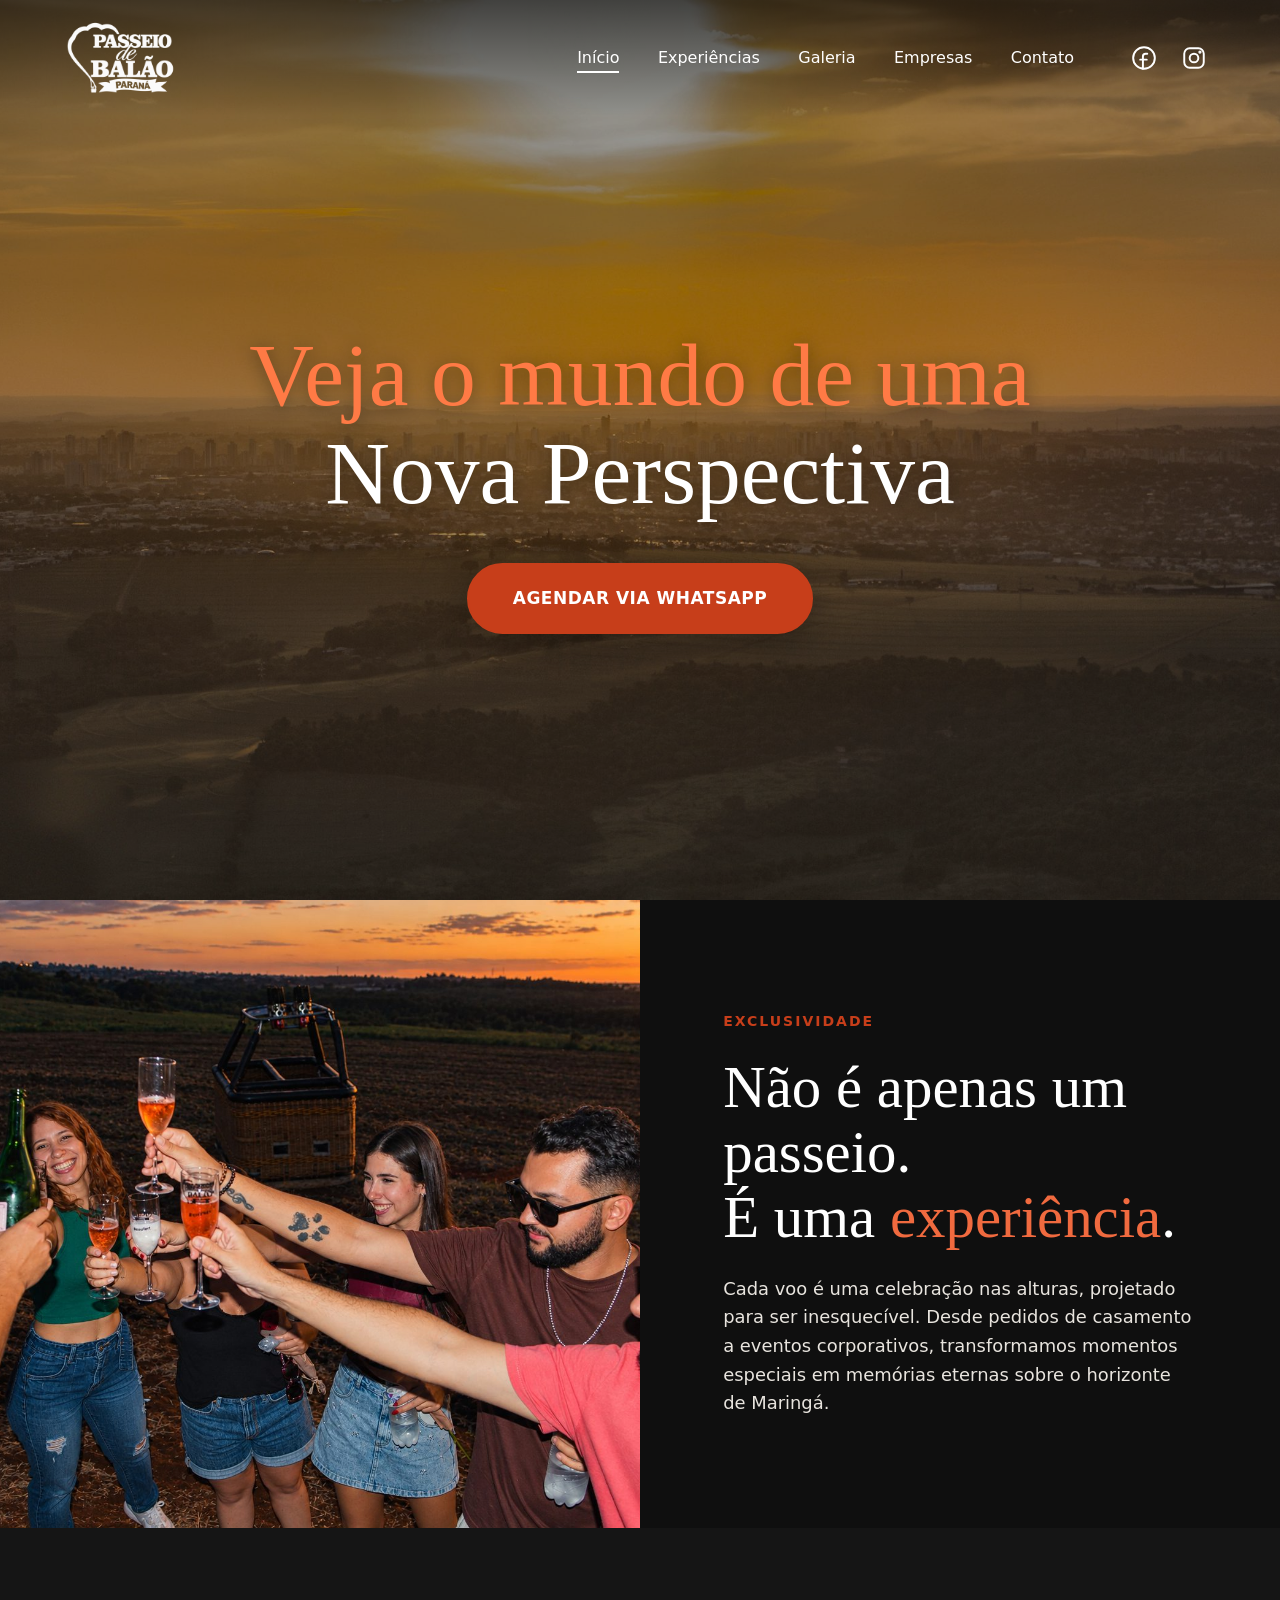
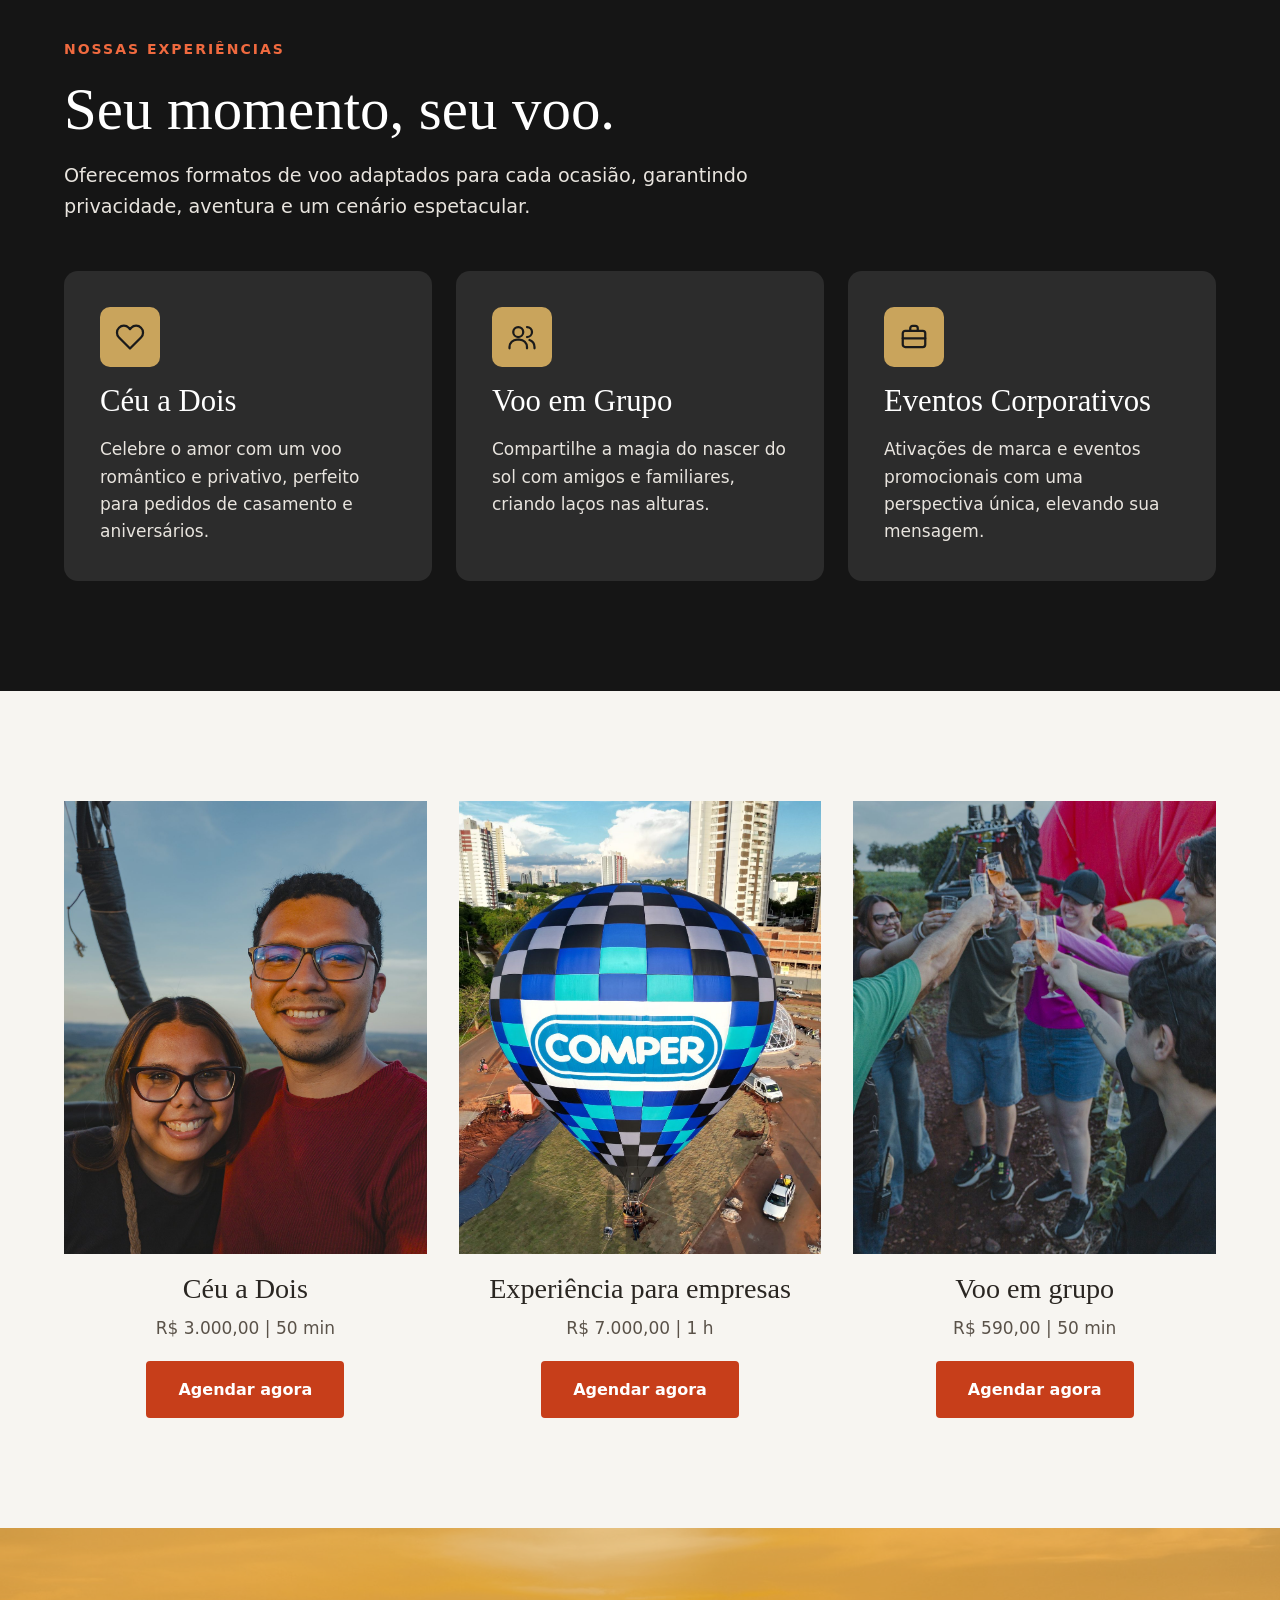
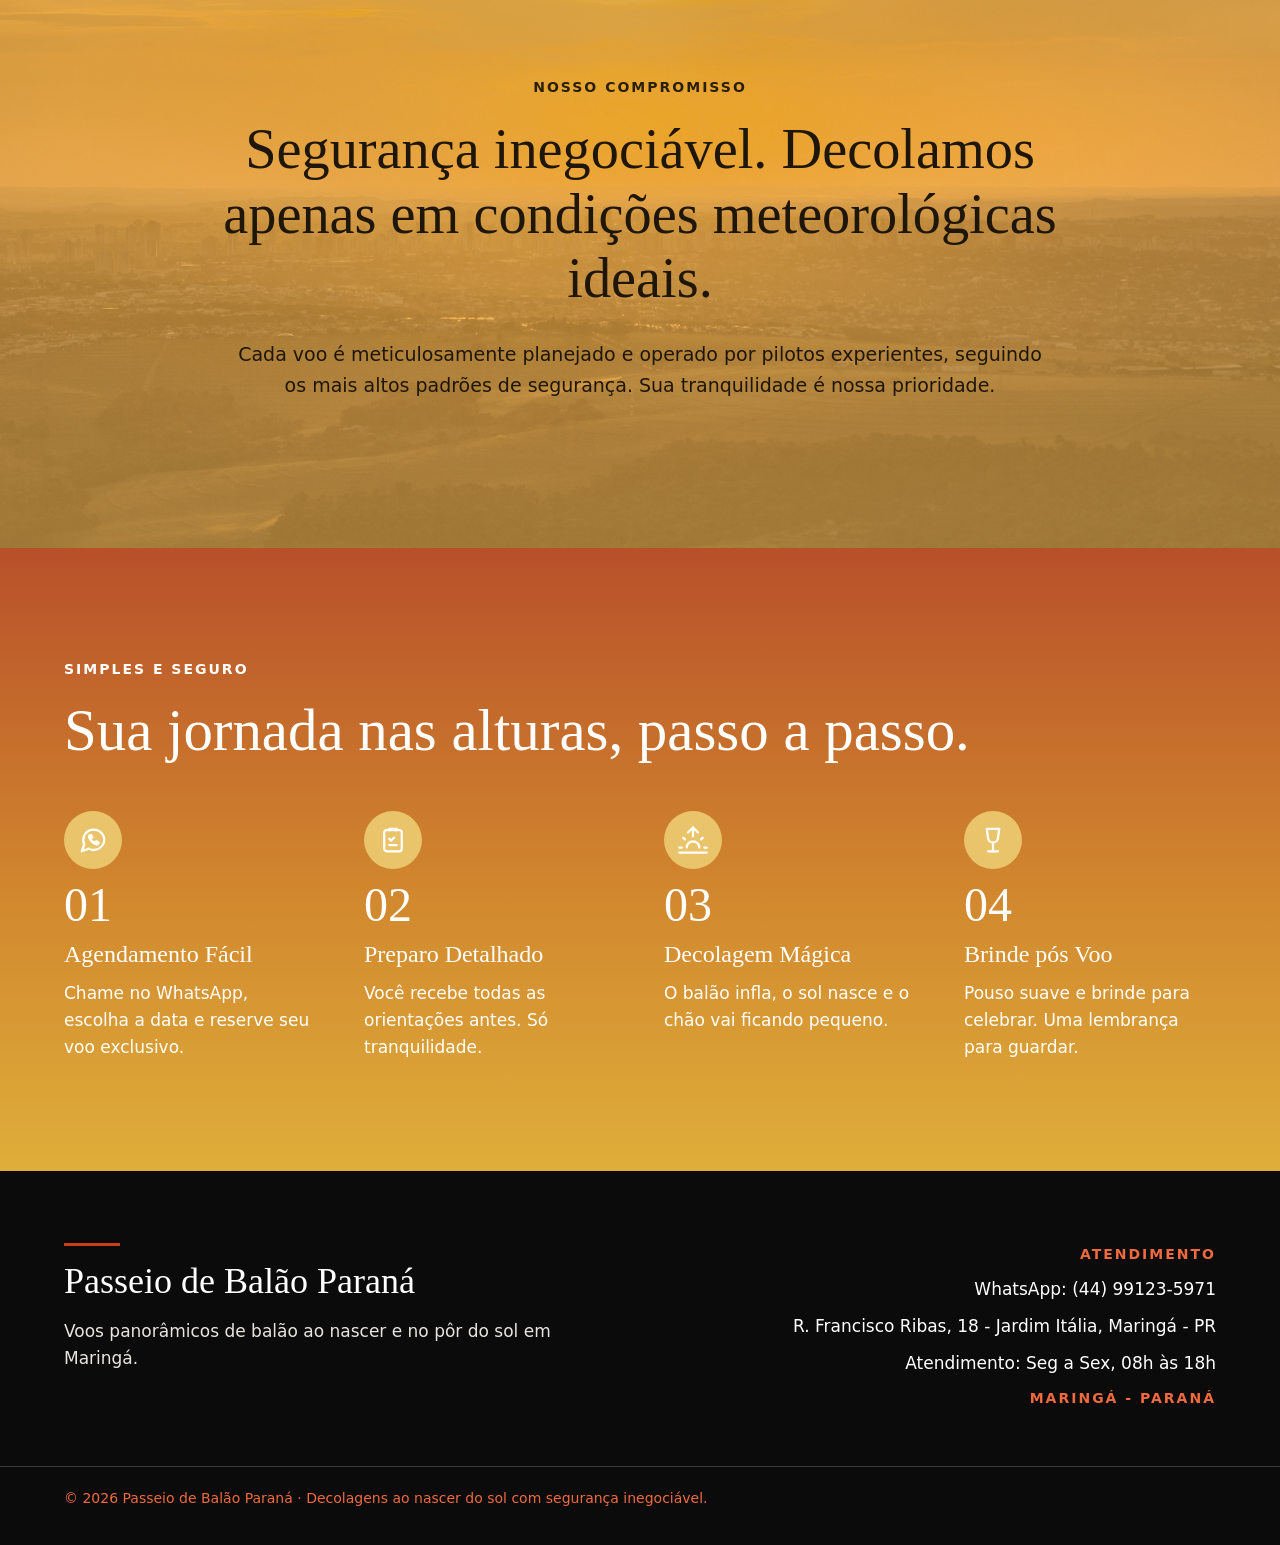
==== commit 4df853f8: "SEO: titulo, descricao, canonical e dados da empresa" ====
--- a/index.html
+++ b/index.html
@@ -3,20 +3,60 @@
 <head>
 <meta charset="utf-8">
 <meta name="viewport" content="width=device-width, initial-scale=1">
-<title>Passeio de Balão Paraná | Voos de balão em Maringá</title>
-<meta name="description" content="Voos panorâmicos de balão ao nascer e ao pôr do sol em Maringá-PR. Céu a Dois, Voo em Grupo e experiências para empresas.">
+<title>Passeio de Balão em Maringá-PR | Passeio de Balão Paraná</title>
+<meta name="description" content="Voo de balão em Maringá ao nascer e ao pôr do sol. Céu a Dois, voo em grupo e eventos para empresas, com brinde e segurança. Agende pelo WhatsApp!">
 <meta name="theme-color" content="#0f0f0f">
-<meta property="og:title" content="Passeio de Balão Paraná | Voos de balão em Maringá">
-<meta property="og:description" content="Voos panorâmicos de balão ao nascer e ao pôr do sol em Maringá-PR. Céu a Dois, Voo em Grupo e experiências para empresas.">
-<meta property="og:image" content="maringa-dourado.jpg">
+<meta property="og:title" content="Passeio de Balão em Maringá-PR | Passeio de Balão Paraná">
+<meta property="og:description" content="Voo de balão em Maringá ao nascer e ao pôr do sol. Céu a Dois, voo em grupo e eventos para empresas, com brinde e segurança. Agende pelo WhatsApp!">
+<meta property="og:image" content="https://passeidebalaoparana.com.br/maringa-dourado.jpg">
 <meta property="og:type" content="website">
 <meta property="og:locale" content="pt_BR">
+<meta property="og:url" content="https://passeidebalaoparana.com.br/">
+<meta property="og:site_name" content="Passeio de Balão Paraná">
+<meta name="twitter:card" content="summary_large_image">
+<meta name="robots" content="index, follow">
+<link rel="canonical" href="https://passeidebalaoparana.com.br/">
 <link rel="icon" type="image/png" href="favicon.png">
 <link rel="apple-touch-icon" href="apple-touch-icon.png">
 <link rel="preconnect" href="https://fonts.googleapis.com">
 <link rel="preconnect" href="https://fonts.gstatic.com" crossorigin>
 <link rel="stylesheet" href="https://fonts.googleapis.com/css2?family=DM+Serif+Display:ital@0;1&family=DM+Sans:wght@400;500;600;700&display=swap">
 <link rel="stylesheet" href="style.css">
+<script type="application/ld+json">
+{
+  "@context": "https://schema.org",
+  "@type": ["LocalBusiness", "TouristAttraction"],
+  "@id": "https://passeidebalaoparana.com.br/#empresa",
+  "name": "Passeio de Balão Paraná",
+  "description": "Voos panorâmicos de balão ao nascer e ao pôr do sol em Maringá-PR: Céu a Dois, Voo em Grupo e experiências para empresas.",
+  "url": "https://passeidebalaoparana.com.br/",
+  "logo": "https://passeidebalaoparana.com.br/logo-branco.png",
+  "image": ["https://passeidebalaoparana.com.br/maringa-dourado.jpg", "https://passeidebalaoparana.com.br/brinde-grupo.jpg"],
+  "telephone": "+55-44-99123-5971",
+  "priceRange": "R$ 590 - R$ 7.000",
+  "currenciesAccepted": "BRL",
+  "address": {
+    "@type": "PostalAddress",
+    "streetAddress": "R. Francisco Ribas, 18 - Jardim Itália",
+    "addressLocality": "Maringá",
+    "addressRegion": "PR",
+    "addressCountry": "BR"
+  },
+  "areaServed": {"@type": "City", "name": "Maringá"},
+  "openingHoursSpecification": [{
+    "@type": "OpeningHoursSpecification",
+    "dayOfWeek": ["Monday", "Tuesday", "Wednesday", "Thursday", "Friday"],
+    "opens": "08:00",
+    "closes": "18:00"
+  }],
+  "sameAs": ["https://www.instagram.com/passeiodebalaoparana/", "https://www.facebook.com/passeiodebalaoparana/"],
+  "makesOffer": [
+    {"@type": "Offer", "name": "Céu a Dois", "description": "Voo de balão romântico e privativo, 50 min", "price": "3000.00", "priceCurrency": "BRL"},
+    {"@type": "Offer", "name": "Voo em Grupo", "description": "Voo de balão em grupo ao nascer do sol, 50 min", "price": "590.00", "priceCurrency": "BRL"},
+    {"@type": "Offer", "name": "Experiência para Empresas", "description": "Voo de balão para empresas e eventos corporativos, 1 h", "price": "7000.00", "priceCurrency": "BRL"}
+  ]
+}
+</script>
 </head>
 <body>
 <header class="site-header is-overlay">
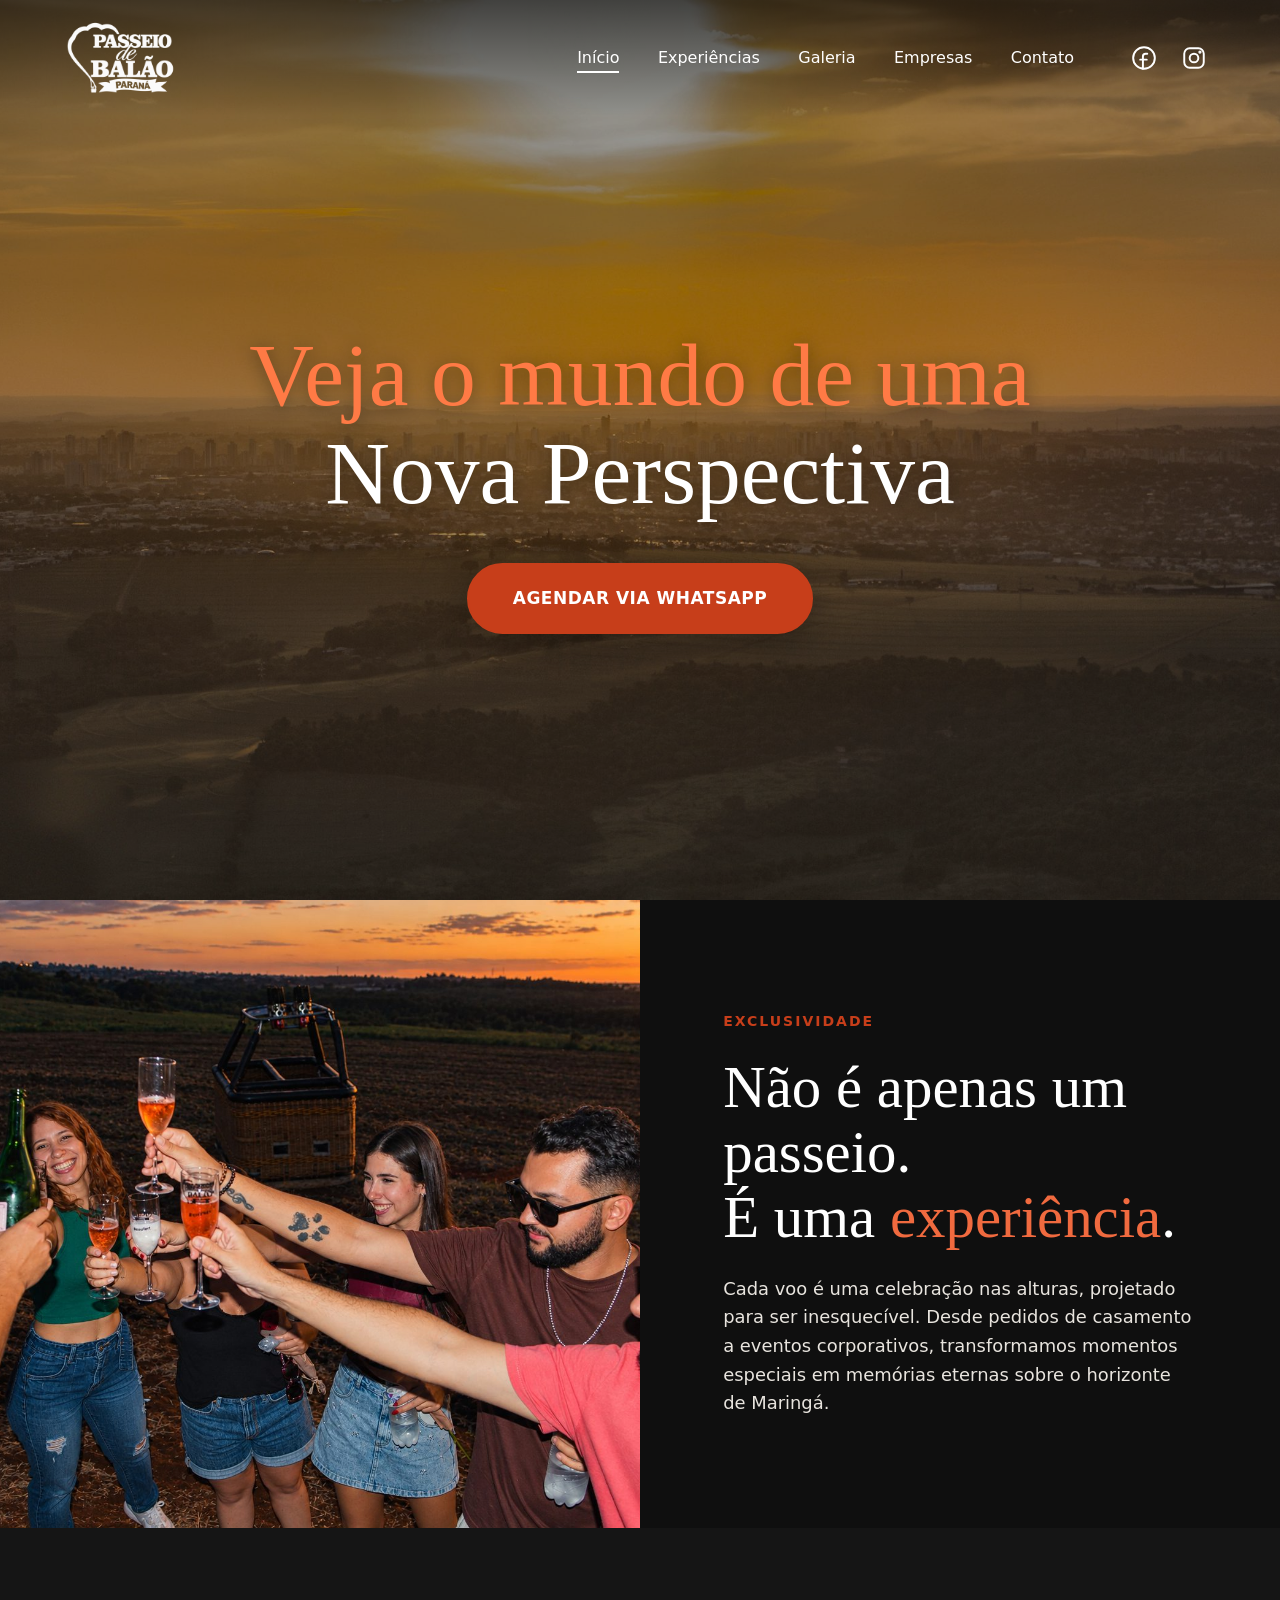
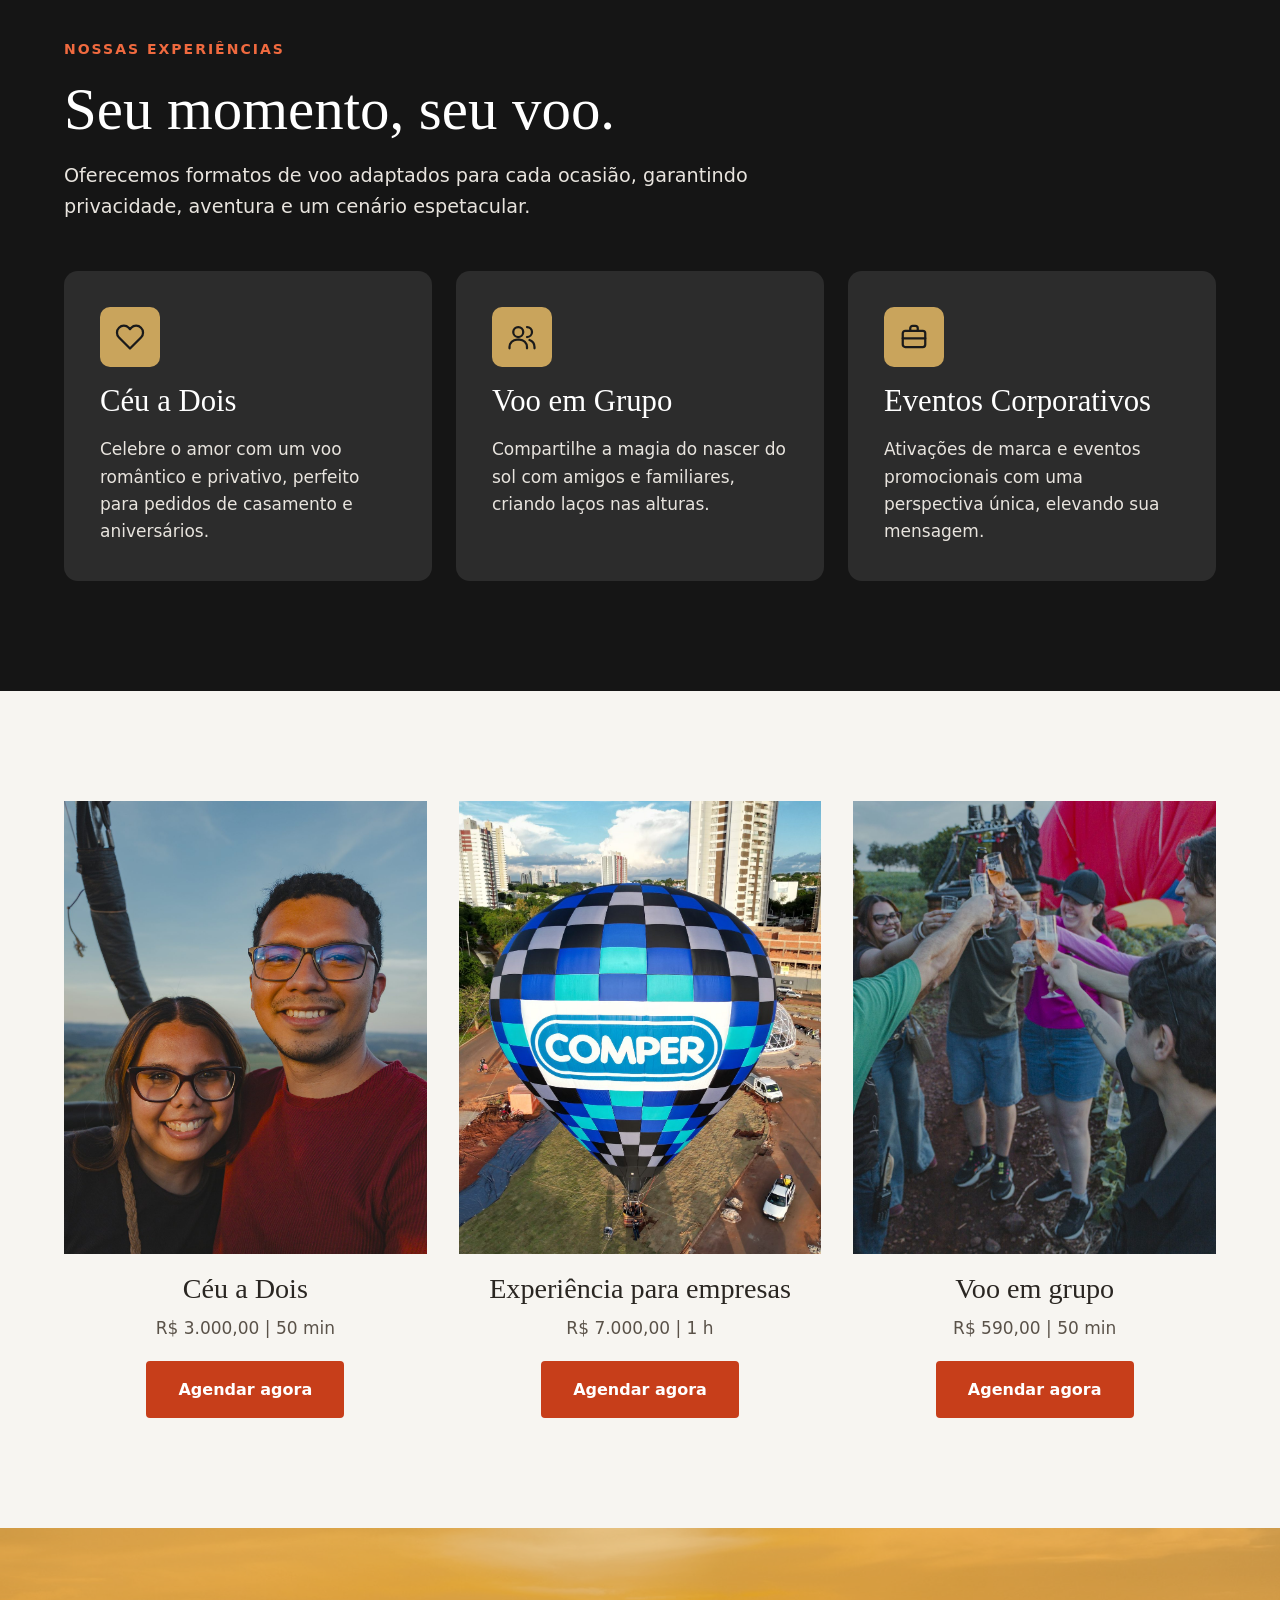
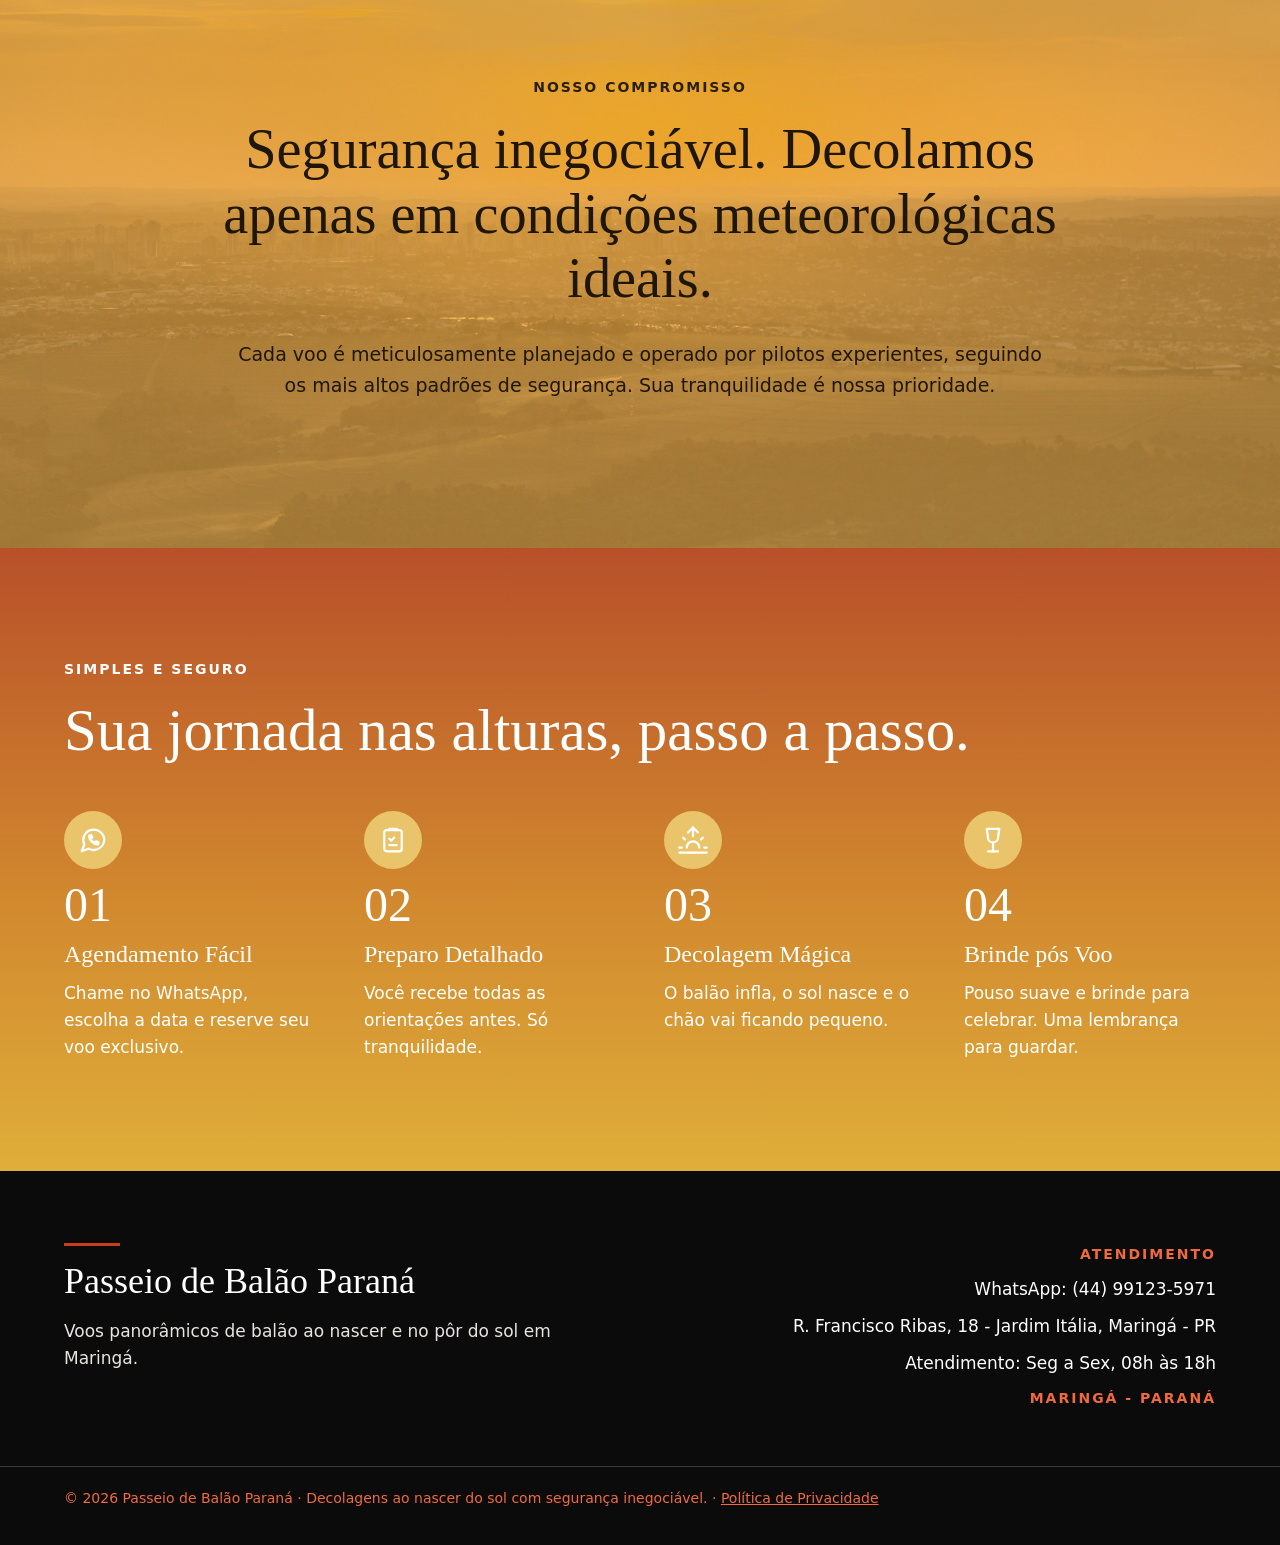
==== commit bee2a3fe: "Update index.html" ====
--- a/index.html
+++ b/index.html
@@ -3,6 +3,8 @@
 <head>
 <meta charset="utf-8">
 <meta name="viewport" content="width=device-width, initial-scale=1">
+<meta http-equiv="Content-Security-Policy" content="default-src 'self'; script-src 'self'; style-src 'self' 'unsafe-inline' https://fonts.googleapis.com; font-src 'self' https://fonts.gstatic.com; img-src 'self' data:; connect-src 'self'; object-src 'none'; base-uri 'self'; form-action 'self'; upgrade-insecure-requests">
+<meta name="referrer" content="strict-origin-when-cross-origin">
 <title>Passeio de Balão em Maringá-PR | Passeio de Balão Paraná</title>
 <meta name="description" content="Voo de balão em Maringá ao nascer e ao pôr do sol. Céu a Dois, voo em grupo e eventos para empresas, com brinde e segurança. Agende pelo WhatsApp!">
 <meta name="theme-color" content="#0f0f0f">
@@ -162,7 +164,7 @@
       <p class="label">Maringá - Paraná</p>
     </div>
   </div>
-  <div class="container footer-bottom">© 2026 Passeio de Balão Paraná · Decolagens ao nascer do sol com segurança inegociável.</div>
+  <div class="container footer-bottom">© 2026 Passeio de Balão Paraná · Decolagens ao nascer do sol com segurança inegociável. · <a href="privacidade.html">Política de Privacidade</a></div>
 </footer>
 <a class="wa-float" href="https://wa.me/5544991235971" target="_blank" rel="noopener" aria-label="Falar no WhatsApp"><svg viewBox="0 0 24 24" aria-hidden="true"><path d="M21 11.5a8.4 8.4 0 0 1-12.4 7.4L3 21l2-5.4A8.4 8.4 0 1 1 21 11.5z"/><path d="M9 9.5c.5 2 2.5 4 4.5 4.5l1-1 2 1-.5 1.5c-3 .5-7.5-4-7-7l1.5-.5 1 2z"/></svg></a>
 <script src="main.js"></script>
--- a/style.css
+++ b/style.css
@@ -243,3 +243,19 @@
 @media (prefers-reduced-motion:reduce){*,*::before,*::after{transition:none !important;scroll-behavior:auto !important}}
 /* Galeria: última foto ocupa a linha inteira quando sobra sozinha (2 colunas) */
 @media (max-width:1024px){.gallery li:last-child:nth-child(odd){grid-column:1/-1}.gallery li:last-child:nth-child(odd) img{aspect-ratio:16/9}}
+
+/* Página de Política de Privacidade */
+.legal{background:#161616}
+.legal .container{max-width:860px}
+.legal h1{font-size:clamp(38px,5vw,60px);margin-bottom:12px}
+.legal .updated{color:#bdb7ae;font-size:15px;margin-bottom:40px}
+.legal h2{font-size:clamp(24px,2.6vw,32px);margin:44px 0 14px}
+.legal p,.legal li{color:var(--soft);font-size:17px;line-height:1.7}
+.legal p+p{margin-top:12px}
+.legal ul{list-style:disc;padding-left:22px;margin-top:10px}
+.legal li+li{margin-top:6px}
+.legal a{color:var(--orange-light);text-decoration:underline}
+.legal strong{color:#fff}
+.footer-bottom a{color:inherit;text-decoration:underline}
+.form-note{font-size:14px;color:#bdb7ae;margin-top:14px;line-height:1.5}
+.form-note a{text-decoration:underline}
